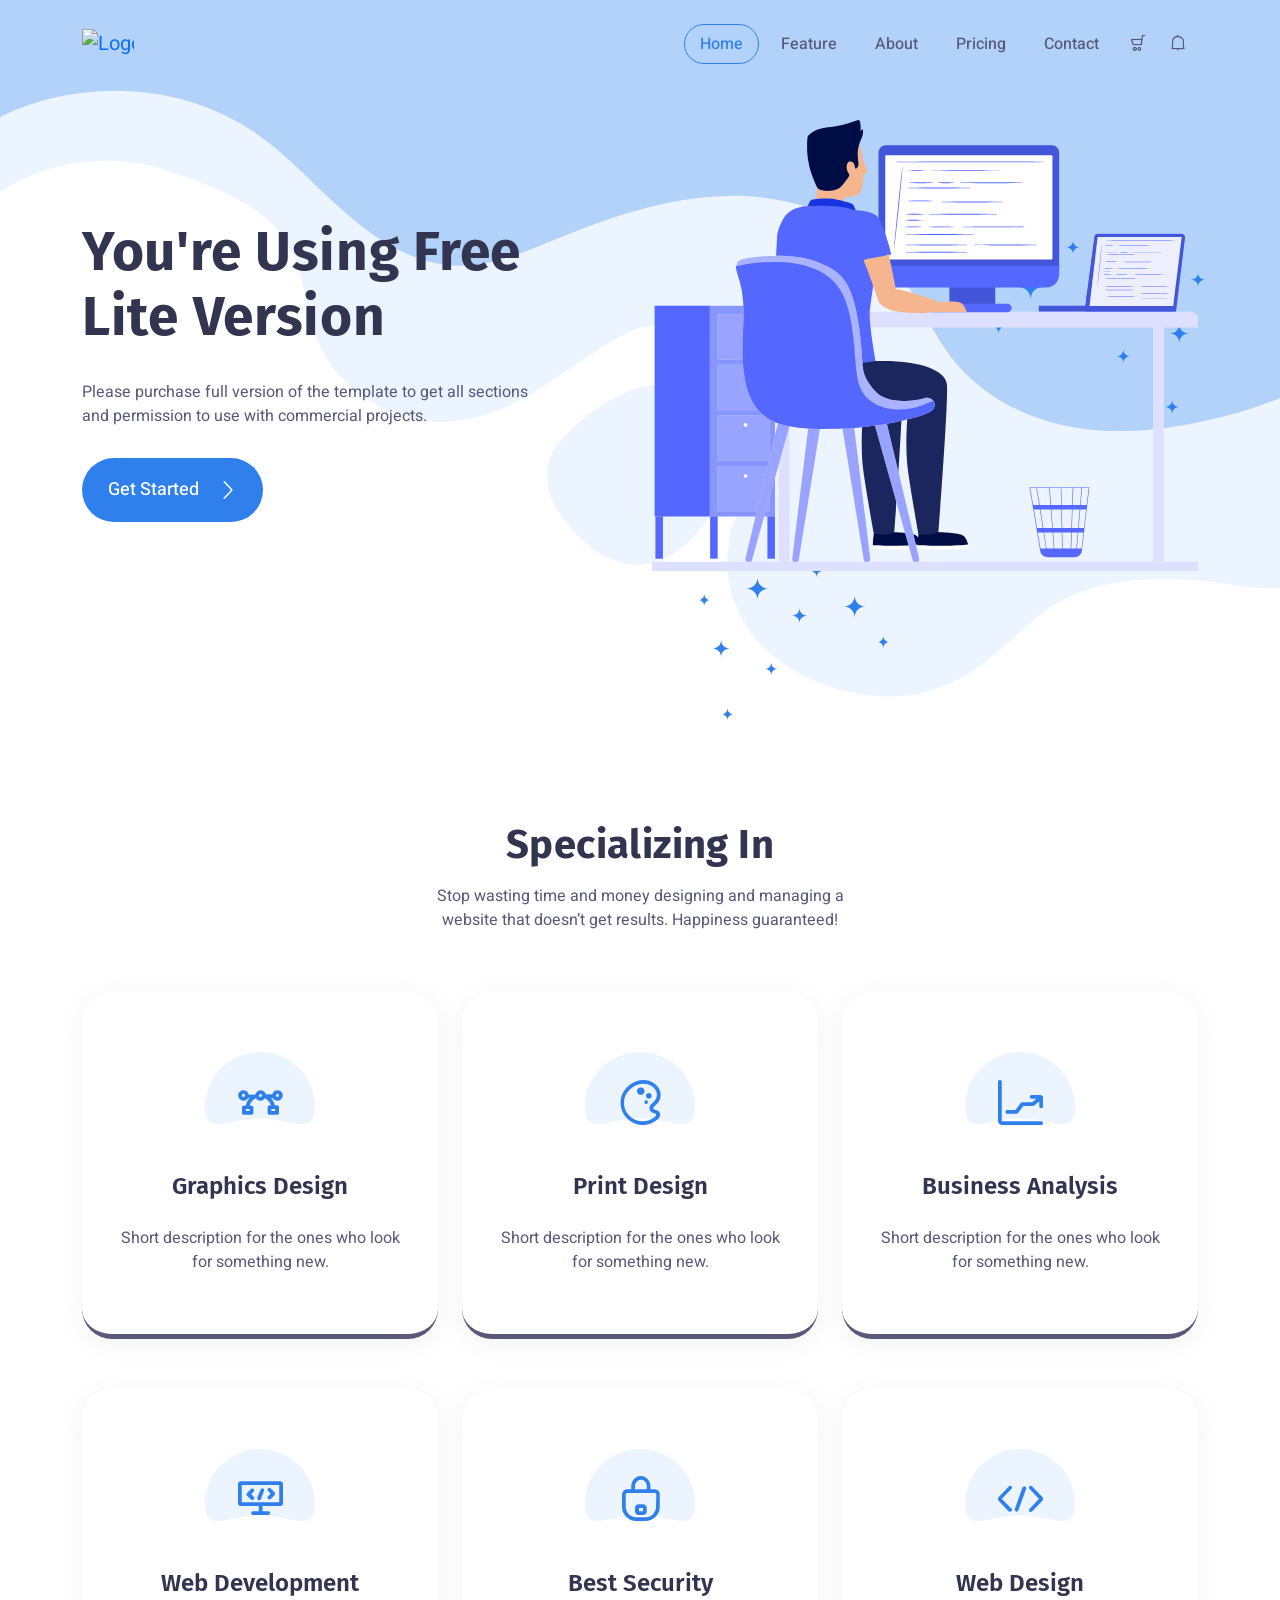
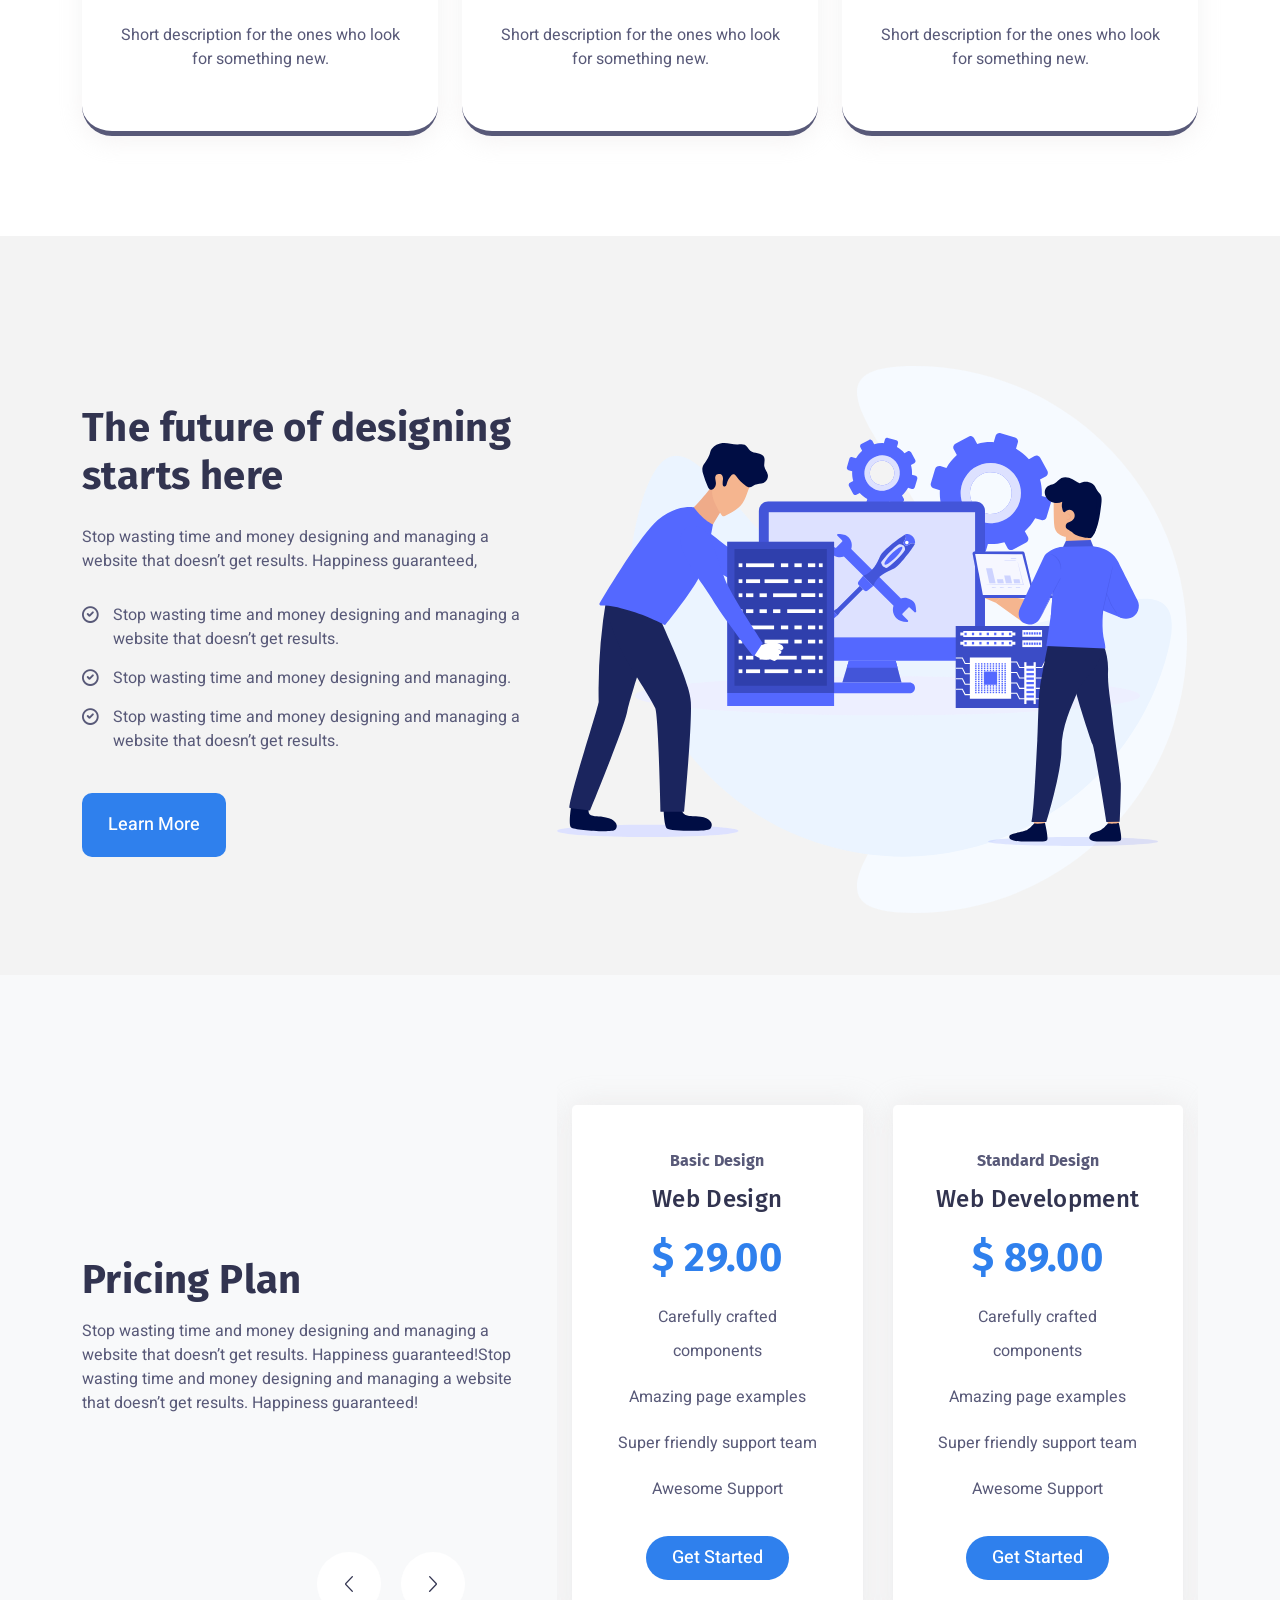
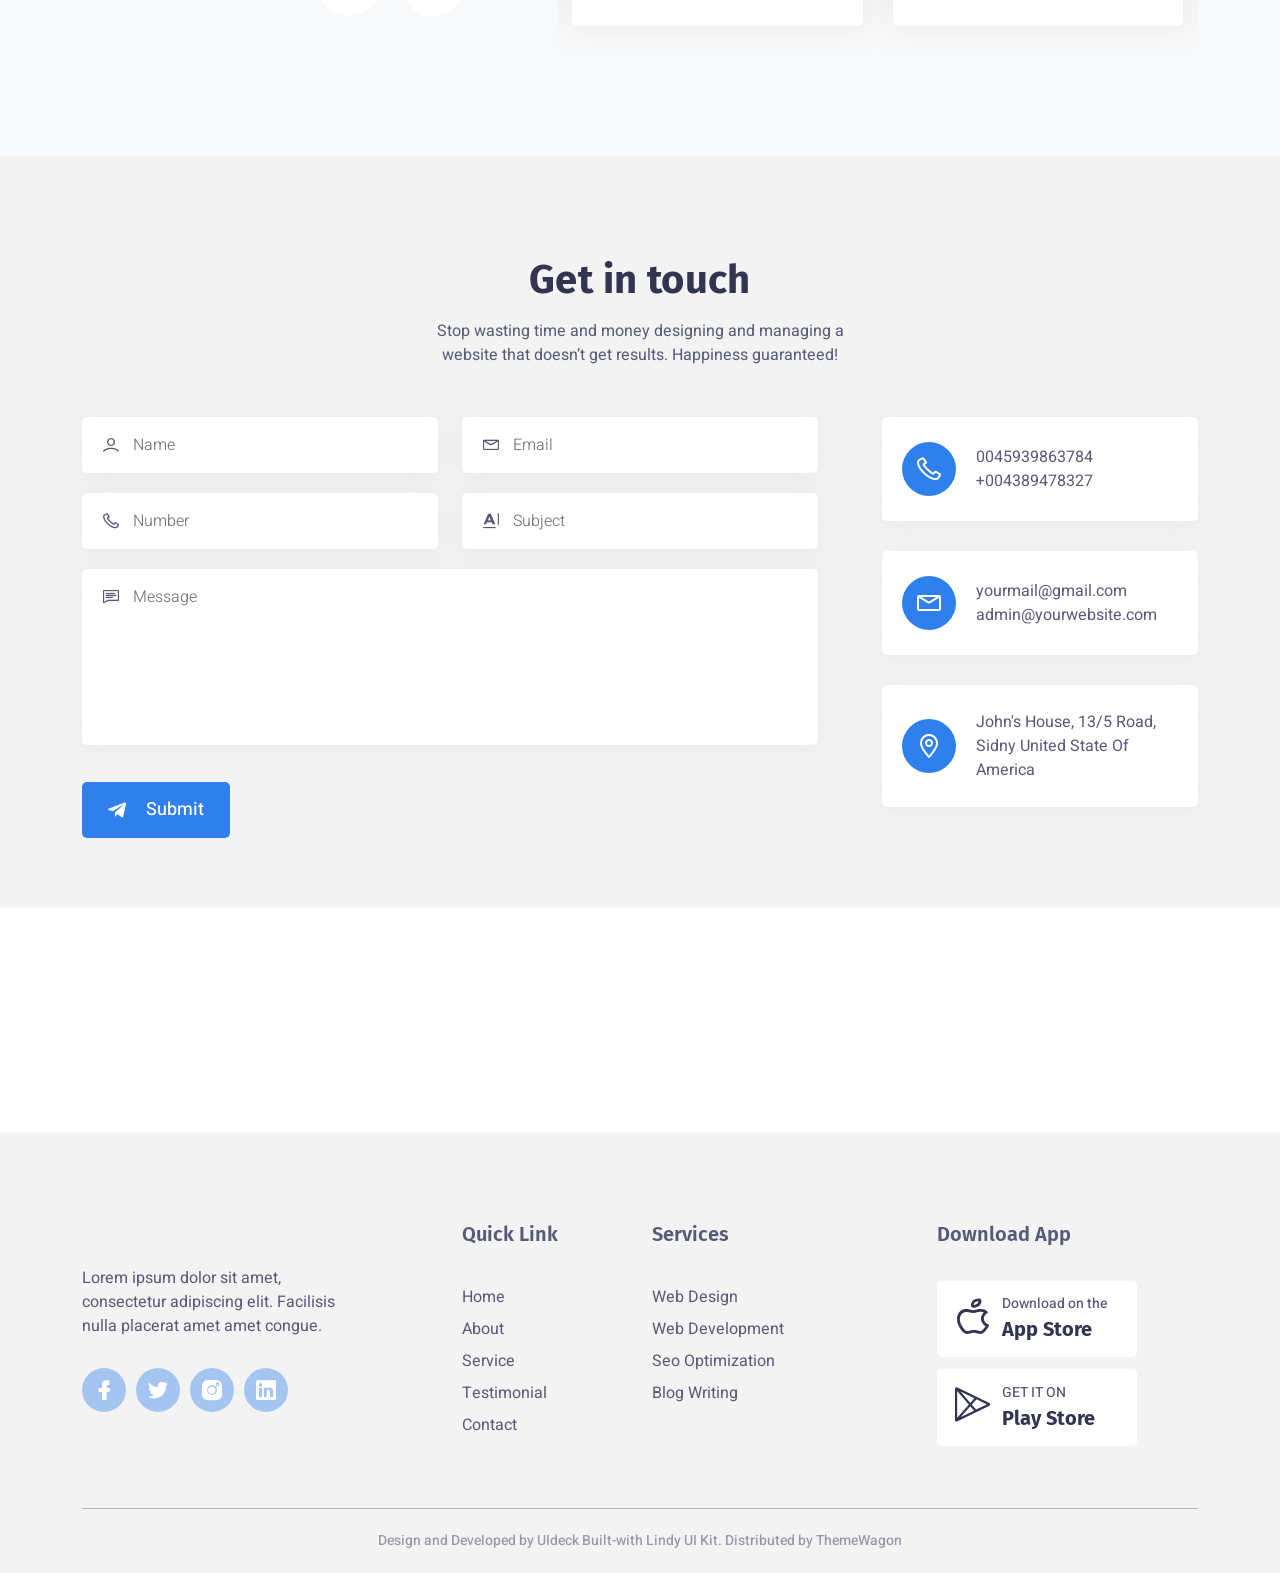
==== index.html @ 316b43f1 "Commit awal" ====
<!DOCTYPE html>
<html class="no-js" lang="">
  <head>
    <meta charset="utf-8" />
    <meta http-equiv="x-ua-compatible" content="ie=edge" />
    <title>Nova - Bootstrap 5 Template</title>
    <meta name="description" content="" />
    <meta name="viewport" content="width=device-width, initial-scale=1" />
    <!-- Place favicon.ico in the root directory -->

    <!-- ========================= CSS here ========================= -->
    <link rel="stylesheet" href="assets/css/bootstrap-5.0.0-beta1.min.css" />
    <link rel="stylesheet" href="assets/css/LineIcons.2.0.css"/>
    <link rel="stylesheet" href="assets/css/tiny-slider.css"/>
    <link rel="stylesheet" href="assets/css/animate.css"/>
    <link rel="stylesheet" href="assets/css/lindy-uikit.css"/>
  </head>
  <body>
    <!--[if lte IE 9]>
      <p class="browserupgrade">
        You are using an <strong>outdated</strong> browser. Please
        <a href="https://browsehappy.com/">upgrade your browser</a> to improve
        your experience and security.
      </p>
    <![endif]-->

    <!-- ========================= preloader start ========================= -->
    <div class="preloader">
      <div class="loader">
        <div class="spinner">
          <div class="spinner-container">
            <div class="spinner-rotator">
              <div class="spinner-left">
                <div class="spinner-circle"></div>
              </div>
              <div class="spinner-right">
                <div class="spinner-circle"></div>
              </div>
            </div>
          </div>
        </div>
      </div>
    </div>
    <!-- ========================= preloader end ========================= -->

    <!-- ========================= hero-section-wrapper-5 start ========================= -->
    <section id="home" class="hero-section-wrapper-5">

      <!-- ========================= header-6 start ========================= -->
      <header class="header header-6">
        <div class="navbar-area">
          <div class="container">
            <div class="row align-items-center">
              <div class="col-lg-12">
                <nav class="navbar navbar-expand-lg">
                  <a class="navbar-brand" href="index.html">
                    <img src="assets/img/logo/logo.svg" alt="Logo" />
                  </a>
                  <button class="navbar-toggler" type="button" data-bs-toggle="collapse" data-bs-target="#navbarSupportedContent6" aria-controls="navbarSupportedContent6" aria-expanded="false" aria-label="Toggle navigation">
                    <span class="toggler-icon"></span>
                    <span class="toggler-icon"></span>
                    <span class="toggler-icon"></span>
                  </button>
  
                  <div class="collapse navbar-collapse sub-menu-bar" id="navbarSupportedContent6">
                    <ul id="nav6" class="navbar-nav ms-auto">
                      <li class="nav-item">
                        <a class="page-scroll active" href="#home">Home</a>
                      </li>
                      <li class="nav-item">
                        <a class="page-scroll" href="#feature">Feature</a>
                      </li>
                      <li class="nav-item">
                        <a class="page-scroll" href="#about">About</a>
                      </li>

                      <li class="nav-item">
                        <a class="page-scroll" href="#pricing">Pricing</a>
                      </li>
                      <li class="nav-item">
                        <a class="page-scroll" href="#contact">Contact</a>
                      </li>
                    </ul>
                  </div>
                  
                  <div class="header-action d-flex">
                    <a href="#0"> <i class="lni lni-cart"></i> </a>
                    <a href="#0"> <i class="lni lni-alarm"></i> </a>
                  </div>
                  <!-- navbar collapse -->
                </nav>
                <!-- navbar -->
              </div>
            </div>
            <!-- row -->
          </div>
          <!-- container -->
        </div>
        <!-- navbar area -->
      </header>
      <!-- ========================= header-6 end ========================= -->

      <!-- ========================= hero-5 start ========================= -->
      <div class="hero-section hero-style-5 img-bg" style="background-image: url('assets/img/hero/hero-5/hero-bg.svg')">
        <div class="container">
          <div class="row">
            <div class="col-lg-6">
              <div class="hero-content-wrapper">
                <h2 class="mb-30 wow fadeInUp" data-wow-delay=".2s">You're Using Free Lite Version</h2>
                <p class="mb-30 wow fadeInUp" data-wow-delay=".4s">Please purchase full version of the template to get all sections and permission to use with commercial projects.</p>
                <a href="#0" class="button button-lg radius-50 wow fadeInUp" data-wow-delay=".6s">Get Started <i class="lni lni-chevron-right"></i> </a>
              </div>
            </div>
            <div class="col-lg-6 align-self-end">
              <div class="hero-image wow fadeInUp" data-wow-delay=".5s">
                <img src="assets/img/hero/hero-5/hero-img.svg" alt="">
              </div>
            </div>
          </div>
        </div>
      </div>
      <!-- ========================= hero-5 end ========================= -->

    </section>
    <!-- ========================= hero-section-wrapper-6 end ========================= -->

    <!-- ========================= feature style-5 start ========================= -->
    <section id="feature" class="feature-section feature-style-5">
      <div class="container">
        <div class="row justify-content-center">
          <div class="col-xxl-5 col-xl-5 col-lg-7 col-md-8">
            <div class="section-title text-center mb-60">
              <h3 class="mb-15 wow fadeInUp" data-wow-delay=".2s">Specializing In</h3>
              <p class="wow fadeInUp" data-wow-delay=".4s">Stop wasting time and money designing and managing a website that doesn’t get results. Happiness guaranteed!</p>
            </div>
          </div>
        </div>

        <div class="row">
          <div class="col-lg-4 col-md-6">
            <div class="single-feature wow fadeInUp" data-wow-delay=".2s">
              <div class="icon">
                <i class="lni lni-vector"></i>
                <svg width="110" height="72" viewBox="0 0 110 72" fill="none" xmlns="http://www.w3.org/2000/svg">
                  <path d="M110 54.7589C110 85.0014 85.3757 66.2583 55 66.2583C24.6243 66.2583 0 85.0014 0 54.7589C0 24.5164 24.6243 0 55 0C85.3757 0 110 24.5164 110 54.7589Z" fill="#EBF4FF"/>
                  </svg>                  
              </div>
              <div class="content">
                <h5>Graphics Design</h5>
                <p>Short description for the ones who look for something new.</p>
              </div>
            </div>
          </div>
          <div class="col-lg-4 col-md-6">
            <div class="single-feature wow fadeInUp" data-wow-delay=".4s">
              <div class="icon">
                <i class="lni lni-pallet"></i>
                <svg width="110" height="72" viewBox="0 0 110 72" fill="none" xmlns="http://www.w3.org/2000/svg">
                  <path d="M110 54.7589C110 85.0014 85.3757 66.2583 55 66.2583C24.6243 66.2583 0 85.0014 0 54.7589C0 24.5164 24.6243 0 55 0C85.3757 0 110 24.5164 110 54.7589Z" fill="#EBF4FF"/>
                  </svg> 
              </div>
              <div class="content">
                <h5>Print Design</h5>
                <p>Short description for the ones who look for something new.</p>
              </div>
            </div>
          </div>
          <div class="col-lg-4 col-md-6">
            <div class="single-feature wow fadeInUp" data-wow-delay=".6s">
              <div class="icon">
                <i class="lni lni-stats-up"></i>
                <svg width="110" height="72" viewBox="0 0 110 72" fill="none" xmlns="http://www.w3.org/2000/svg">
                  <path d="M110 54.7589C110 85.0014 85.3757 66.2583 55 66.2583C24.6243 66.2583 0 85.0014 0 54.7589C0 24.5164 24.6243 0 55 0C85.3757 0 110 24.5164 110 54.7589Z" fill="#EBF4FF"/>
                  </svg> 
              </div>
              <div class="content">
                <h5>Business Analysis</h5>
                <p>Short description for the ones who look for something new.</p>
              </div>
            </div>
          </div>
          <div class="col-lg-4 col-md-6">
            <div class="single-feature wow fadeInUp" data-wow-delay=".2s">
              <div class="icon">
                <i class="lni lni-code-alt"></i>
                <svg width="110" height="72" viewBox="0 0 110 72" fill="none" xmlns="http://www.w3.org/2000/svg">
                  <path d="M110 54.7589C110 85.0014 85.3757 66.2583 55 66.2583C24.6243 66.2583 0 85.0014 0 54.7589C0 24.5164 24.6243 0 55 0C85.3757 0 110 24.5164 110 54.7589Z" fill="#EBF4FF"/>
                  </svg> 
              </div>
              <div class="content">
                <h5>Web Development</h5>
                <p>Short description for the ones who look for something new.</p>
              </div>
            </div>
          </div>
          <div class="col-lg-4 col-md-6">
            <div class="single-feature wow fadeInUp" data-wow-delay=".4s">
              <div class="icon">
                <i class="lni lni-lock"></i>
                <svg width="110" height="72" viewBox="0 0 110 72" fill="none" xmlns="http://www.w3.org/2000/svg">
                  <path d="M110 54.7589C110 85.0014 85.3757 66.2583 55 66.2583C24.6243 66.2583 0 85.0014 0 54.7589C0 24.5164 24.6243 0 55 0C85.3757 0 110 24.5164 110 54.7589Z" fill="#EBF4FF"/>
                  </svg> 
              </div>
              <div class="content">
                <h5>Best Security</h5>
                <p>Short description for the ones who look for something new.</p>
              </div>
            </div>
          </div>
          <div class="col-lg-4 col-md-6">
            <div class="single-feature wow fadeInUp" data-wow-delay=".6s">
              <div class="icon">
                <i class="lni lni-code"></i>
                <svg width="110" height="72" viewBox="0 0 110 72" fill="none" xmlns="http://www.w3.org/2000/svg">
                  <path d="M110 54.7589C110 85.0014 85.3757 66.2583 55 66.2583C24.6243 66.2583 0 85.0014 0 54.7589C0 24.5164 24.6243 0 55 0C85.3757 0 110 24.5164 110 54.7589Z" fill="#EBF4FF"/>
                  </svg> 
              </div>
              <div class="content">
                <h5>Web Design</h5>
                <p>Short description for the ones who look for something new.</p>
              </div>
            </div>
          </div>
        </div>

      </div>
    </section>
    <!-- ========================= feature style-5 end ========================= -->

    <!-- ========================= about style-4 start ========================= -->
    <section id="about" class="about-section about-style-4">
      <div class="container">
        <div class="row align-items-center">
          <div class="col-xl-5 col-lg-6">
            <div class="about-content-wrapper">
              <div class="section-title mb-30">
                <h3 class="mb-25 wow fadeInUp" data-wow-delay=".2s">The future of designing starts here</h3>
                <p class="wow fadeInUp" data-wow-delay=".3s">Stop wasting time and money designing and managing a website that doesn’t get results. Happiness guaranteed,</p>
              </div>
              <ul>
                <li class="wow fadeInUp" data-wow-delay=".35s">
                  <i class="lni lni-checkmark-circle"></i>
                  Stop wasting time and money designing and managing a website that doesn’t get results.
                </li>
                <li class="wow fadeInUp" data-wow-delay=".4s">
                  <i class="lni lni-checkmark-circle"></i>
                  Stop wasting time and money designing and managing.
                </li>
                <li class="wow fadeInUp" data-wow-delay=".45s">
                  <i class="lni lni-checkmark-circle"></i>
                  Stop wasting time and money designing and managing a website that doesn’t get results.
                </li>
              </ul>
              <a href="#0" class="button button-lg radius-10 wow fadeInUp" data-wow-delay=".5s">Learn More</a>
            </div>
          </div>
          <div class="col-xl-7 col-lg-6">
            <div class="about-image text-lg-right wow fadeInUp" data-wow-delay=".5s">
              <img src="assets/img/about/about-4/about-img.svg" alt="">
            </div>
          </div>
        </div>
      </div>
    </section>
    <!-- ========================= about style-4 end ========================= -->

    <!-- ========================= pricing style-4 start ========================= -->
    <section id="pricing" class="pricing-section pricing-style-4 bg-light">
      <div class="container">
        <div class="row align-items-center">
          <div class="col-xl-5 col-lg-6">
            <div class="section-title mb-60">
              <h3 class="mb-15 wow fadeInUp" data-wow-delay=".2s">Pricing Plan</h3>
              <p class="wow fadeInUp" data-wow-delay=".4s">Stop wasting time and money designing and managing a website that doesn’t get results. Happiness guaranteed!Stop wasting time and money designing and managing a website that doesn’t get results. Happiness guaranteed!</p>
            </div>
          </div>
          <div class="col-xl-7 col-lg-6">
            <div class="pricing-active-wrapper wow fadeInUp" data-wow-delay=".4s">
              <div class="pricing-active">
                <div class="single-pricing-wrapper">
                  <div class="single-pricing">
                    <h6>Basic Design</h6>
                    <h4>Web Design</h4>
                    <h3>$ 29.00</h3>
                    <ul>
                      <li>Carefully crafted components</li>
                      <li>Amazing page examples</li>
                      <li>Super friendly support team</li>
                      <li>Awesome Support</li>
                    </ul>
                    <a href="#0" class="button radius-30">Get Started</a>
                  </div>
                </div>
                <div class="single-pricing-wrapper">
                  <div class="single-pricing">
                    <h6>Standard Design</h6>
                    <h4>Web Development</h4>
                    <h3>$ 89.00</h3>
                    <ul>
                      <li>Carefully crafted components</li>
                      <li>Amazing page examples</li>
                      <li>Super friendly support team</li>
                      <li>Awesome Support</li>
                    </ul>
                    <a href="#0" class="button radius-30">Get Started</a>
                  </div>
                </div>
                <div class="single-pricing-wrapper">
                  <div class="single-pricing">
                    <h6>Pro Design</h6>
                    <h4>Design & Develop</h4>
                    <h3>$ 199.00</h3>
                    <ul>
                      <li>Carefully crafted components</li>
                      <li>Amazing page examples</li>
                      <li>Super friendly support team</li>
                      <li>Awesome Support</li>
                    </ul>
                    <a href="#0" class="button radius-30">Get Started</a>
                  </div>
                </div>
                
              </div>
            </div>
          </div>
        </div>
      </div>
    </section>
    <!-- ========================= pricing style-4 end ========================= -->

    <!-- ========================= contact-style-3 start ========================= -->
    <section id="contact" class="contact-section contact-style-3">
      <div class="container">
        <div class="row justify-content-center">
          <div class="col-xxl-5 col-xl-5 col-lg-7 col-md-10">
            <div class="section-title text-center mb-50">
              <h3 class="mb-15">Get in touch</h3>
              <p>Stop wasting time and money designing and managing a website that doesn’t get results. Happiness guaranteed!</p>
            </div>
          </div>
        </div>
        <div class="row">
          <div class="col-lg-8">
            <div class="contact-form-wrapper">
              <form action="" method="">
                <div class="row">
                  <div class="col-md-6">
                    <div class="single-input">
                      <input type="text" id="name" name="name" class="form-input" placeholder="Name">
                      <i class="lni lni-user"></i>
                    </div>
                  </div>
                  <div class="col-md-6">
                    <div class="single-input">
                      <input type="email" id="email" name="email" class="form-input" placeholder="Email">
                      <i class="lni lni-envelope"></i>
                    </div>
                  </div>
                  <div class="col-md-6">
                    <div class="single-input">
                      <input type="text" id="number" name="number" class="form-input" placeholder="Number">
                      <i class="lni lni-phone"></i>
                    </div>
                  </div>
                  <div class="col-md-6">
                    <div class="single-input">
                      <input type="text" id="subject" name="subject" class="form-input" placeholder="Subject">
                      <i class="lni lni-text-format"></i>
                    </div>
                  </div>
                  <div class="col-md-12">
                    <div class="single-input">
                      <textarea name="message" id="message" class="form-input" placeholder="Message" rows="6"></textarea>
                      <i class="lni lni-comments-alt"></i>
                    </div>
                  </div>
                  <div class="col-md-12">
                    <div class="form-button">
                      <button type="submit" class="button"> <i class="lni lni-telegram-original"></i> Submit</button>
                    </div>
                  </div>
                </div>
              </form>
            </div>

          </div>

          <div class="col-lg-4">
            <div class="left-wrapper">
              <div class="row">
                <div class="col-lg-12 col-md-6">
                  <div class="single-item">
                    <div class="icon">
                      <i class="lni lni-phone"></i>
                    </div>
                    <div class="text">
                      <p>0045939863784</p>
                      <p>+004389478327</p>
                    </div>
                  </div>
                </div>
                <div class="col-lg-12 col-md-6">
                  <div class="single-item">
                    <div class="icon">
                      <i class="lni lni-envelope"></i>
                    </div>
                    <div class="text">
                      <p>yourmail@gmail.com</p>
                      <p>admin@yourwebsite.com</p>
                    </div>
                  </div>
                </div>
                <div class="col-lg-12 col-md-6">
                  <div class="single-item">
                    <div class="icon">
                      <i class="lni lni-map-marker"></i>
                    </div>
                    <div class="text">
                      <p>John's House, 13/5 Road, Sidny United State Of America</p>
                    </div>
                  </div>
                </div>
              </div>
              
            </div>
          </div>
        </div>
      </div>
    </section>
    <!-- ========================= contact-style-3 end ========================= -->

    <!-- ========================= clients-logo start ========================= -->
    <section class="clients-logo-section pt-100 pb-100">
      <div class="container">
        <div class="row">
          <div class="col-lg-12">
            <div class="client-logo wow fadeInUp" data-wow-delay=".2s">
              <img src="assets/img/clients/brands.svg" alt="" class="w-100">
            </div>
          </div>
        </div>
      </div>
    </section>
    <!-- ========================= clients-logo end ========================= -->

    <!-- ========================= footer style-4 start ========================= -->
    <footer class="footer footer-style-4">
      <div class="container">
        <div class="widget-wrapper">
          <div class="row">
            <div class="col-xl-3 col-lg-4 col-md-6">
              <div class="footer-widget wow fadeInUp" data-wow-delay=".2s">
                <div class="logo">
                  <a href="#0"> <img src="assets/img/logo/logo.svg" alt=""> </a>
                </div>
                <p class="desc">Lorem ipsum dolor sit amet, consectetur adipiscing elit. Facilisis nulla placerat amet amet congue.</p>
                <ul class="socials">
                  <li> <a href="#0"> <i class="lni lni-facebook-filled"></i> </a> </li>
                  <li> <a href="#0"> <i class="lni lni-twitter-filled"></i> </a> </li>
                  <li> <a href="#0"> <i class="lni lni-instagram-filled"></i> </a> </li>
                  <li> <a href="#0"> <i class="lni lni-linkedin-original"></i> </a> </li>
                </ul>
              </div>
            </div>
            <div class="col-xl-2 offset-xl-1 col-lg-2 col-md-6 col-sm-6">
              <div class="footer-widget wow fadeInUp" data-wow-delay=".3s">
                <h6>Quick Link</h6>
                <ul class="links">
                  <li> <a href="#0">Home</a> </li>
                  <li> <a href="#0">About</a> </li>
                  <li> <a href="#0">Service</a> </li>
                  <li> <a href="#0">Testimonial</a> </li>
                  <li> <a href="#0">Contact</a> </li>
                </ul>
              </div>
            </div>
            <div class="col-xl-3 col-lg-3 col-md-6 col-sm-6">
              <div class="footer-widget wow fadeInUp" data-wow-delay=".4s">
                <h6>Services</h6>
                <ul class="links">
                  <li> <a href="#0">Web Design</a> </li>
                  <li> <a href="#0">Web Development</a> </li>
                  <li> <a href="#0">Seo Optimization</a> </li>
                  <li> <a href="#0">Blog Writing</a> </li>
                </ul>
              </div>
            </div>
            <div class="col-xl-3 col-lg-3 col-md-6">
              <div class="footer-widget wow fadeInUp" data-wow-delay=".5s">
                <h6>Download App</h6>
                <ul class="download-app">
                  <li>
                    <a href="#0">
                      <span class="icon"><i class="lni lni-apple"></i></span>
                      <span class="text">Download on the <b>App Store</b> </span>
                    </a>
                  </li>
                  <li>
                    <a href="#0">
                      <span class="icon"><i class="lni lni-play-store"></i></span>
                      <span class="text">GET IT ON <b>Play Store</b> </span>
                    </a>
                  </li>
                </ul>
              </div>
            </div>
          </div>
        </div>
        <div class="copyright-wrapper wow fadeInUp" data-wow-delay=".2s">
          <p>Design and Developed by <a href="https://uideck.com" rel="nofollow" target="_blank">UIdeck</a> Built-with <a href="https://uideck.com" rel="nofollow" target="_blank">Lindy UI Kit</a>. Distributed by <a href="https://themewagon.com" target="_blank">ThemeWagon</a></p>
        </div>
      </div>
    </footer>
    <!-- ========================= footer style-4 end ========================= -->

    <!-- ========================= scroll-top start ========================= -->
    <a href="#" class="scroll-top"> <i class="lni lni-chevron-up"></i> </a>
    <!-- ========================= scroll-top end ========================= -->
		

    <!-- ========================= JS here ========================= -->
    <script src="assets/js/bootstrap-5.0.0-beta1.min.js"></script>
    <script src="assets/js/tiny-slider.js"></script>
    <script src="assets/js/wow.min.js"></script>
    <script src="assets/js/main.js"></script>
  </body>
</html>
---- assets/css/tiny-slider.css ----
.tns-outer{padding:0 !important}.tns-outer [hidden]{display:none !important}.tns-outer [aria-controls],.tns-outer [data-action]{cursor:pointer}.tns-slider{-webkit-transition:all 0s;-moz-transition:all 0s;transition:all 0s}.tns-slider>.tns-item{-webkit-box-sizing:border-box;-moz-box-sizing:border-box;box-sizing:border-box}.tns-horizontal.tns-subpixel{white-space:nowrap}.tns-horizontal.tns-subpixel>.tns-item{display:inline-block;vertical-align:top;white-space:normal}.tns-horizontal.tns-no-subpixel:after{content:'';display:table;clear:both}.tns-horizontal.tns-no-subpixel>.tns-item{float:left}.tns-horizontal.tns-carousel.tns-no-subpixel>.tns-item{margin-right:-100%}.tns-no-calc{position:relative;left:0}.tns-gallery{position:relative;left:0;min-height:1px}.tns-gallery>.tns-item{position:absolute;left:-100%;-webkit-transition:transform 0s, opacity 0s;-moz-transition:transform 0s, opacity 0s;transition:transform 0s, opacity 0s}.tns-gallery>.tns-slide-active{position:relative;left:auto !important}.tns-gallery>.tns-moving{-webkit-transition:all 0.25s;-moz-transition:all 0.25s;transition:all 0.25s}.tns-autowidth{display:inline-block}.tns-lazy-img{-webkit-transition:opacity 0.6s;-moz-transition:opacity 0.6s;transition:opacity 0.6s;opacity:0.6}.tns-lazy-img.tns-complete{opacity:1}.tns-ah{-webkit-transition:height 0s;-moz-transition:height 0s;transition:height 0s}.tns-ovh{overflow:hidden}.tns-visually-hidden{position:absolute;left:-10000em}.tns-transparent{opacity:0;visibility:hidden}.tns-fadeIn{opacity:1;filter:alpha(opacity=100);z-index:0}.tns-normal,.tns-fadeOut{opacity:0;filter:alpha(opacity=0);z-index:-1}.tns-vpfix{white-space:nowrap}.tns-vpfix>div,.tns-vpfix>li{display:inline-block}.tns-t-subp2{margin:0 auto;width:310px;position:relative;height:10px;overflow:hidden}.tns-t-ct{width:2333.3333333%;width:-webkit-calc(100% * 70 / 3);width:-moz-calc(100% * 70 / 3);width:calc(100% * 70 / 3);position:absolute;right:0}.tns-t-ct:after{content:'';display:table;clear:both}.tns-t-ct>div{width:1.4285714%;width:-webkit-calc(100% / 70);width:-moz-calc(100% / 70);width:calc(100% / 70);height:10px;float:left}

/*# sourceMappingURL=sourcemaps/tiny-slider.css.map */
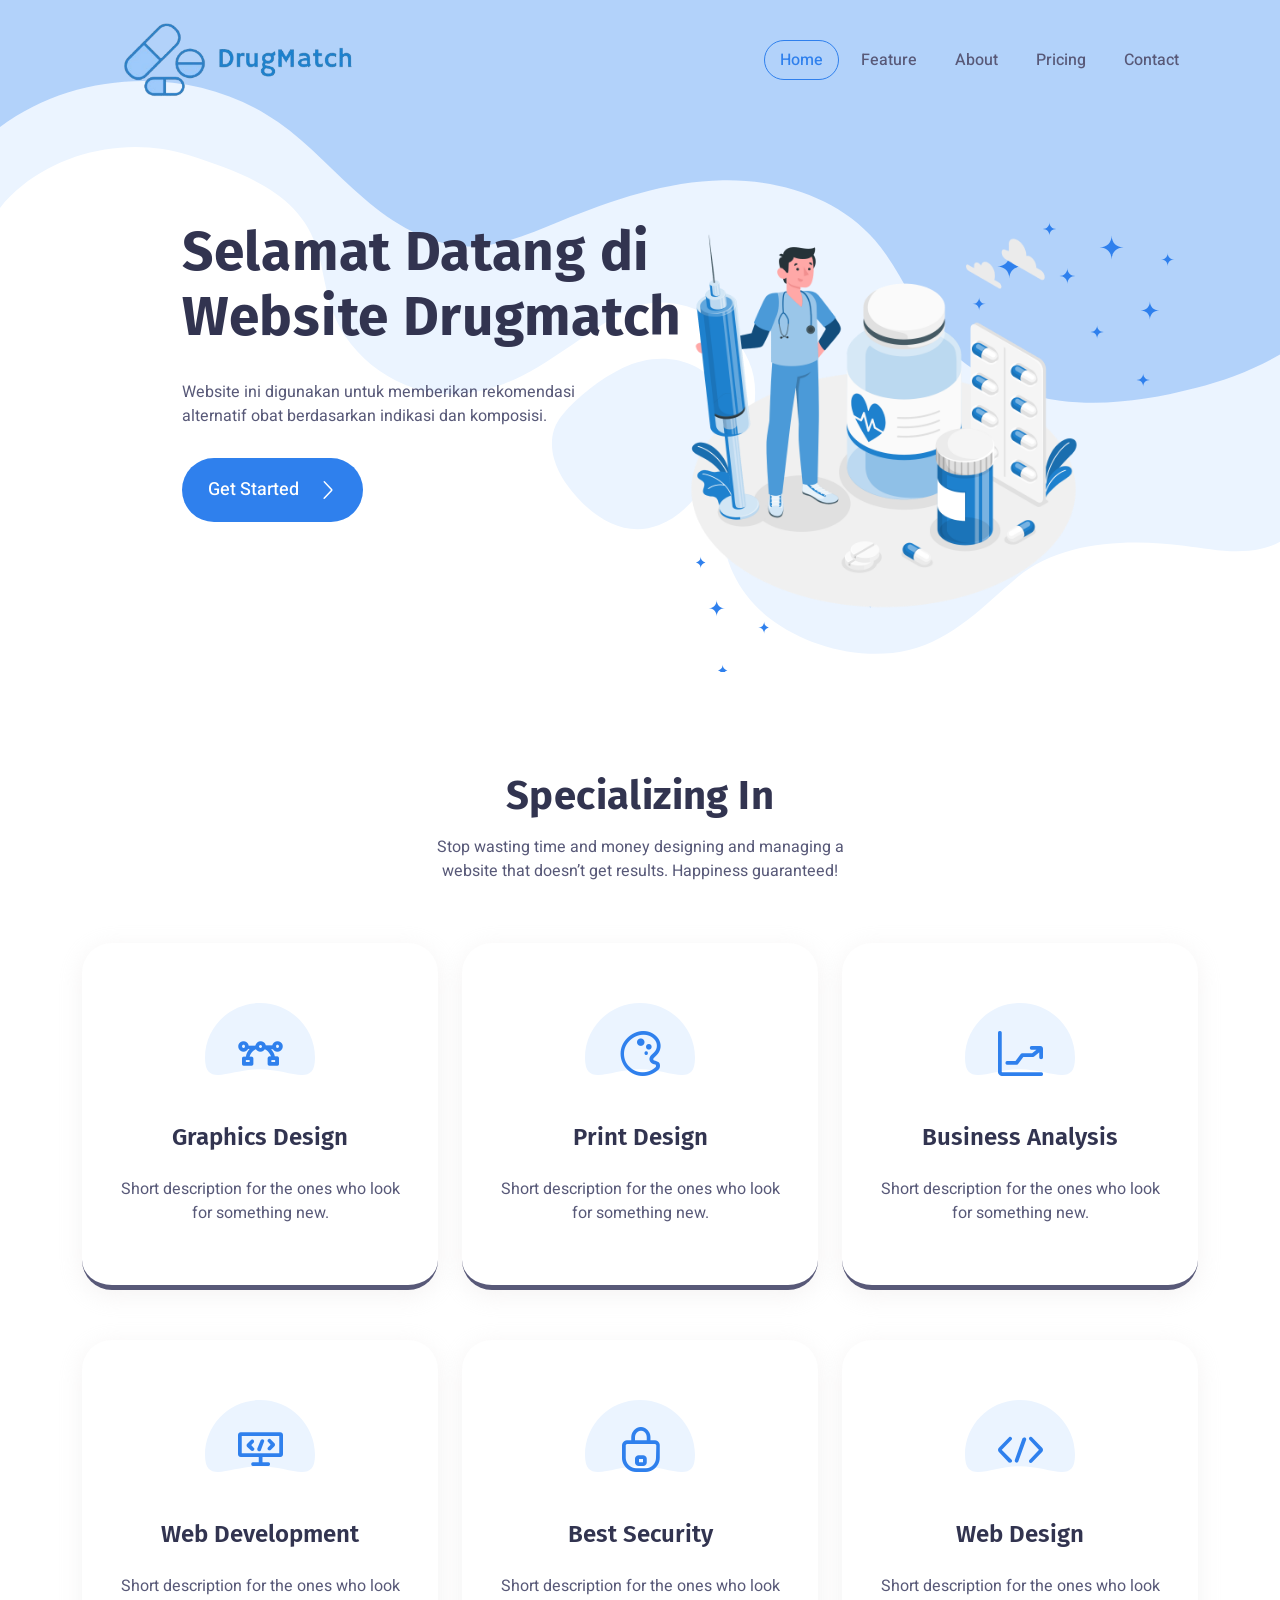
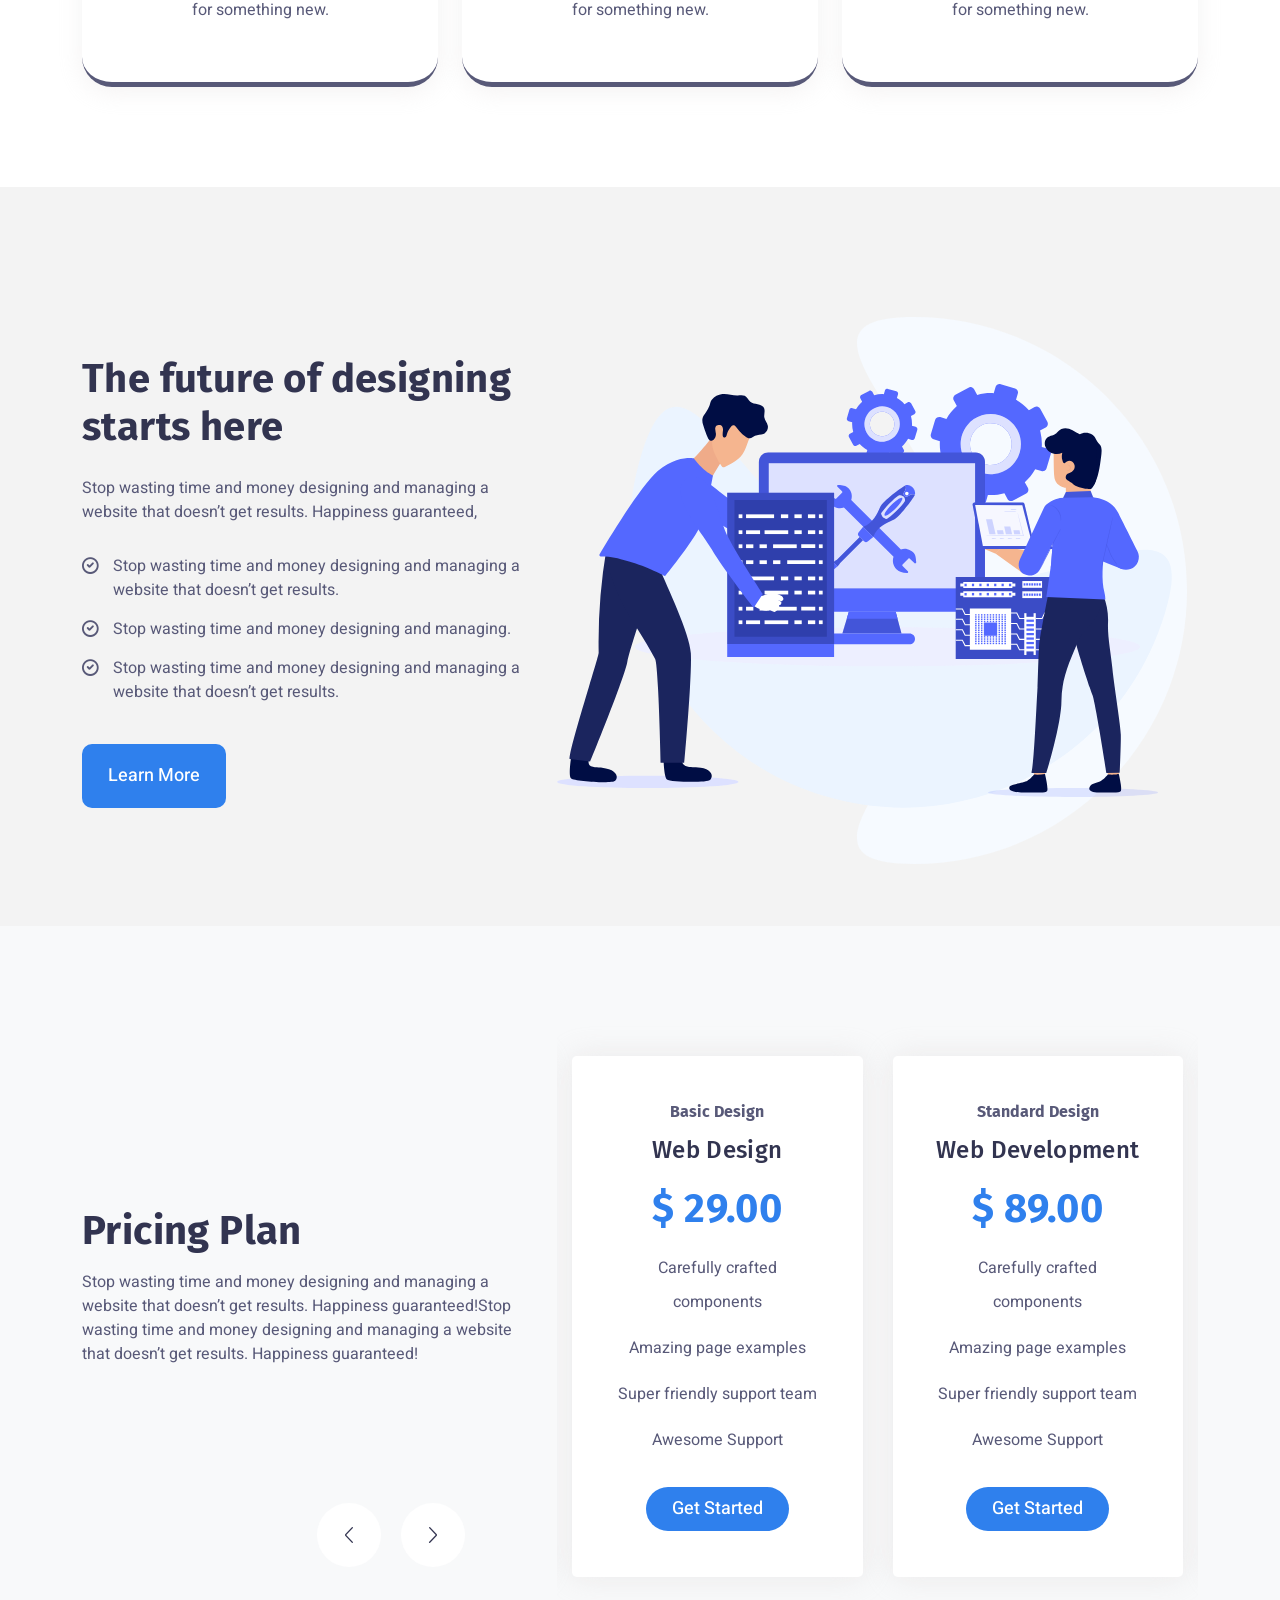
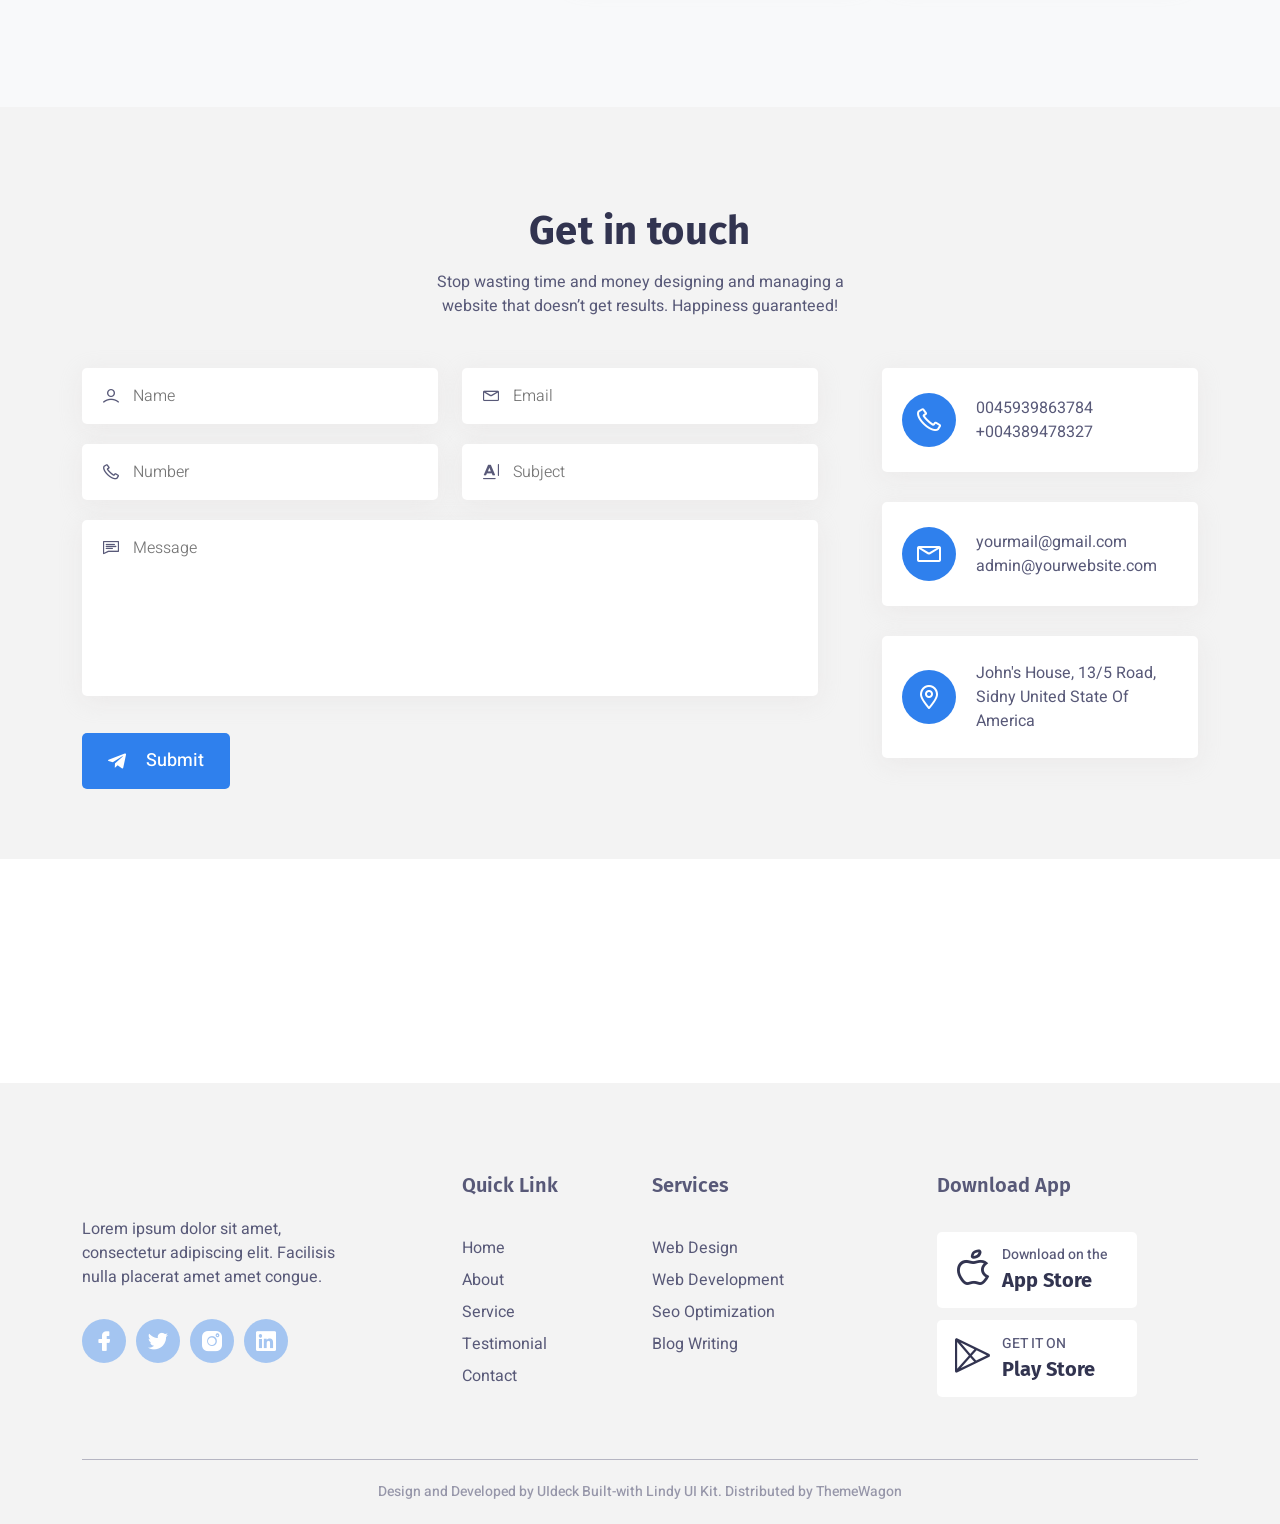
==== commit 8ba0f751: "Ganti bagian home" ====
--- a/index.html
+++ b/index.html
@@ -54,7 +54,7 @@
               <div class="col-lg-12">
                 <nav class="navbar navbar-expand-lg">
                   <a class="navbar-brand" href="index.html">
-                    <img src="assets/img/logo/logo.svg" alt="Logo" />
+                    <img src="assets/img/logo/logo.png" alt="Logo" style="height: 80px; width: auto; max-width: none;" />
                   </a>
                   <button class="navbar-toggler" type="button" data-bs-toggle="collapse" data-bs-target="#navbarSupportedContent6" aria-controls="navbarSupportedContent6" aria-expanded="false" aria-label="Toggle navigation">
                     <span class="toggler-icon"></span>
@@ -82,11 +82,7 @@
                       </li>
                     </ul>
                   </div>
-                  
-                  <div class="header-action d-flex">
-                    <a href="#0"> <i class="lni lni-cart"></i> </a>
-                    <a href="#0"> <i class="lni lni-alarm"></i> </a>
-                  </div>
+
                   <!-- navbar collapse -->
                 </nav>
                 <!-- navbar -->
@@ -105,15 +101,15 @@
         <div class="container">
           <div class="row">
             <div class="col-lg-6">
-              <div class="hero-content-wrapper">
-                <h2 class="mb-30 wow fadeInUp" data-wow-delay=".2s">You're Using Free Lite Version</h2>
-                <p class="mb-30 wow fadeInUp" data-wow-delay=".4s">Please purchase full version of the template to get all sections and permission to use with commercial projects.</p>
+              <div class="hero-content-wrapper" style="transform: translateX(100px);">
+                <h2 class="mb-30 wow fadeInUp" data-wow-delay=".2s">Selamat Datang di Website Drugmatch</h2>
+                <p class="mb-30 wow fadeInUp" data-wow-delay=".4s">Website ini digunakan untuk memberikan rekomendasi alternatif obat berdasarkan indikasi dan komposisi.</p>
                 <a href="#0" class="button button-lg radius-50 wow fadeInUp" data-wow-delay=".6s">Get Started <i class="lni lni-chevron-right"></i> </a>
               </div>
             </div>
             <div class="col-lg-6 align-self-end">
-              <div class="hero-image wow fadeInUp" data-wow-delay=".5s">
-                <img src="assets/img/hero/hero-5/hero-img.svg" alt="">
+              <div class="drug wow fadeInUp" data-wow-delay=".5s" style="text-align: right; padding-left: 10px; ">
+                <img src="assets/img/home-icon.png" alt="" style="width: 80%; max-width: 450px; transform: translateX(-100px);">
               </div>
             </div>
           </div>
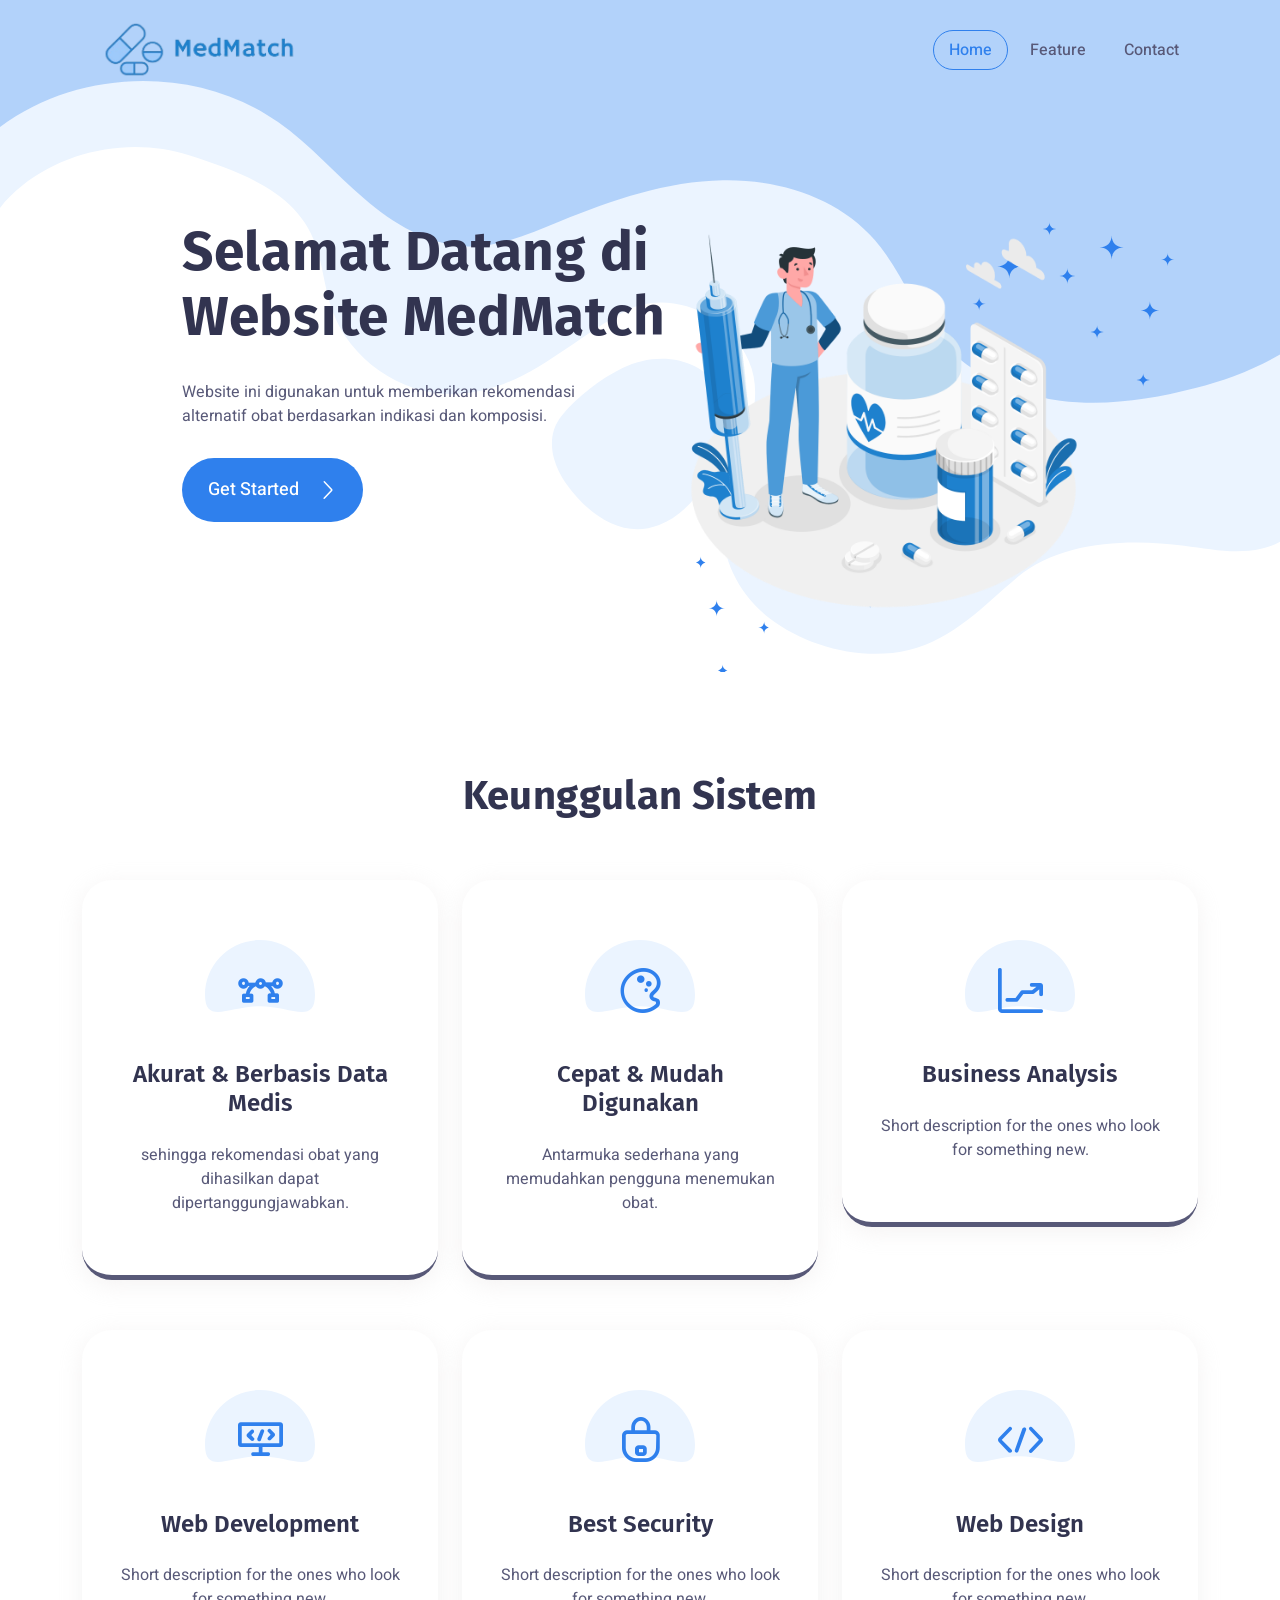
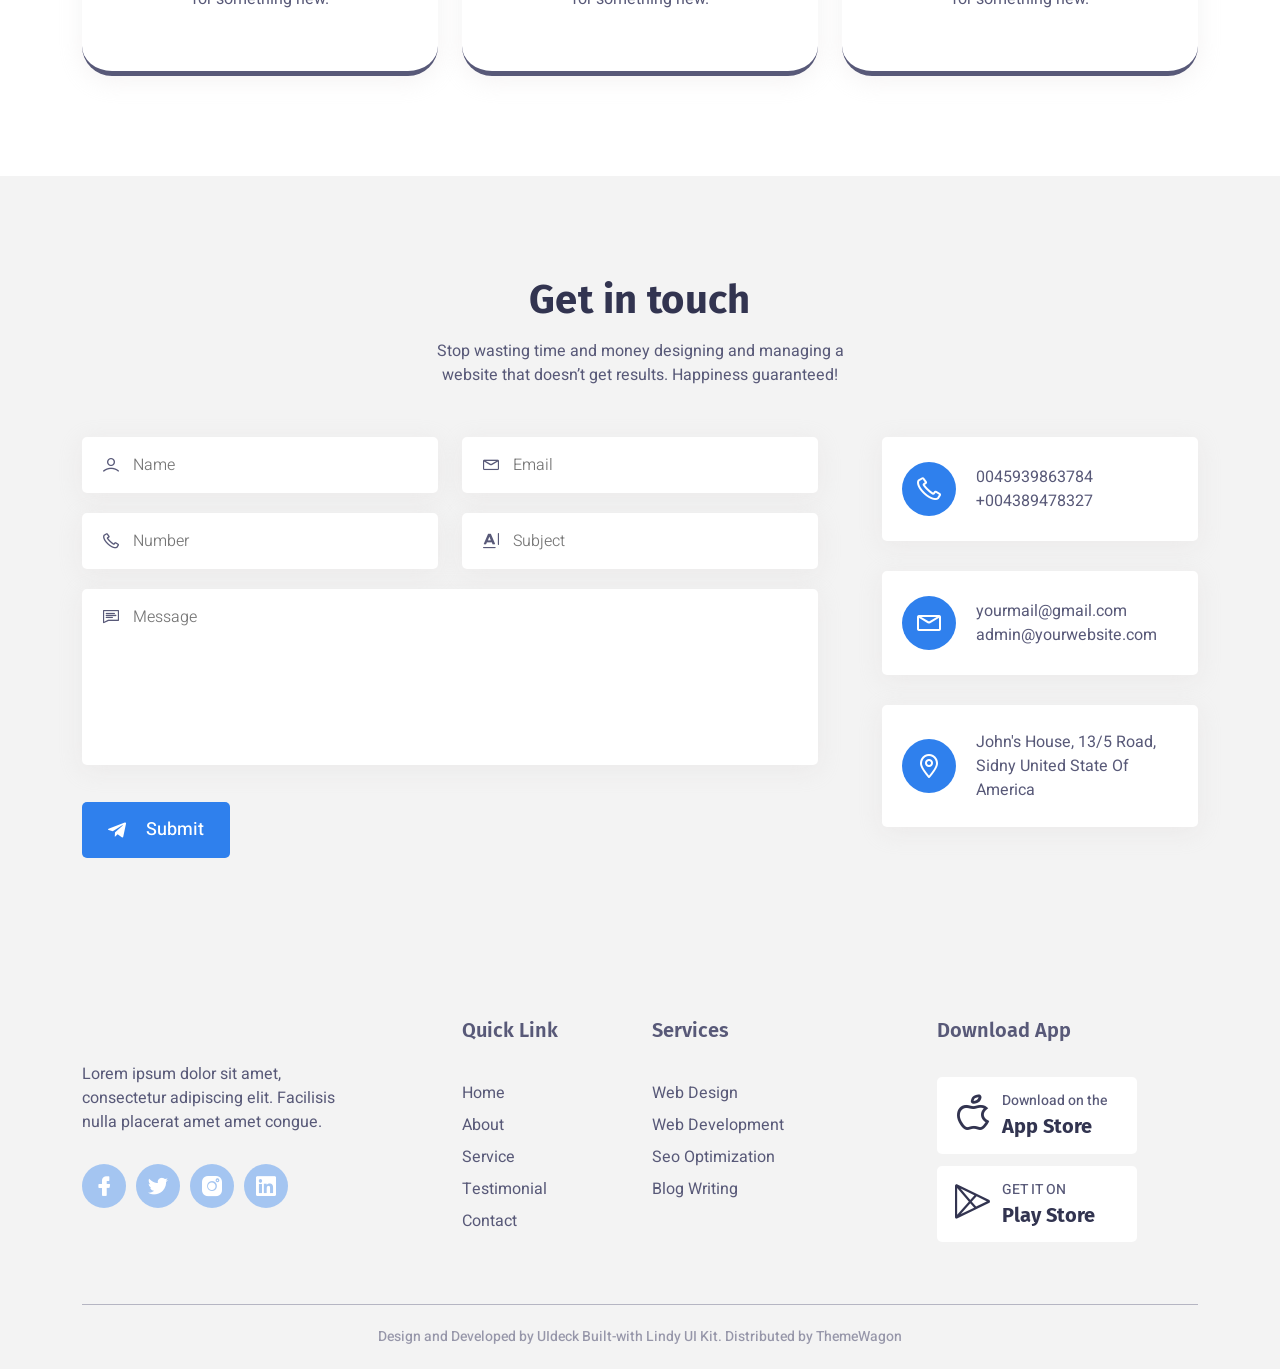
==== commit cc8d9176: "Penjelasan sistem di home" ====
--- a/index.html
+++ b/index.html
@@ -54,7 +54,7 @@
               <div class="col-lg-12">
                 <nav class="navbar navbar-expand-lg">
                   <a class="navbar-brand" href="index.html">
-                    <img src="assets/img/logo/logo.png" alt="Logo" style="height: 80px; width: auto; max-width: none;" />
+                    <img src="assets/img/logo/logo.png" alt="Logo" style="height: 60px; width: auto; max-width: none;" />
                   </a>
                   <button class="navbar-toggler" type="button" data-bs-toggle="collapse" data-bs-target="#navbarSupportedContent6" aria-controls="navbarSupportedContent6" aria-expanded="false" aria-label="Toggle navigation">
                     <span class="toggler-icon"></span>
@@ -71,13 +71,6 @@
                         <a class="page-scroll" href="#feature">Feature</a>
                       </li>
                       <li class="nav-item">
-                        <a class="page-scroll" href="#about">About</a>
-                      </li>
-
-                      <li class="nav-item">
-                        <a class="page-scroll" href="#pricing">Pricing</a>
-                      </li>
-                      <li class="nav-item">
                         <a class="page-scroll" href="#contact">Contact</a>
                       </li>
                     </ul>
@@ -102,13 +95,13 @@
           <div class="row">
             <div class="col-lg-6">
               <div class="hero-content-wrapper" style="transform: translateX(100px);">
-                <h2 class="mb-30 wow fadeInUp" data-wow-delay=".2s">Selamat Datang di Website Drugmatch</h2>
+                <h2 class="mb-30 wow fadeInUp" data-wow-delay=".2s">Selamat Datang di Website MedMatch</h2>
                 <p class="mb-30 wow fadeInUp" data-wow-delay=".4s">Website ini digunakan untuk memberikan rekomendasi alternatif obat berdasarkan indikasi dan komposisi.</p>
                 <a href="#0" class="button button-lg radius-50 wow fadeInUp" data-wow-delay=".6s">Get Started <i class="lni lni-chevron-right"></i> </a>
               </div>
             </div>
             <div class="col-lg-6 align-self-end">
-              <div class="drug wow fadeInUp" data-wow-delay=".5s" style="text-align: right; padding-left: 10px; ">
+              <div class="medicine wow fadeInUp" data-wow-delay=".5s" style="text-align: right; padding-left: 10px; ">
                 <img src="assets/img/home-icon.png" alt="" style="width: 80%; max-width: 450px; transform: translateX(-100px);">
               </div>
             </div>
@@ -126,8 +119,7 @@
         <div class="row justify-content-center">
           <div class="col-xxl-5 col-xl-5 col-lg-7 col-md-8">
             <div class="section-title text-center mb-60">
-              <h3 class="mb-15 wow fadeInUp" data-wow-delay=".2s">Specializing In</h3>
-              <p class="wow fadeInUp" data-wow-delay=".4s">Stop wasting time and money designing and managing a website that doesn’t get results. Happiness guaranteed!</p>
+              <h3 class="mb-15 wow fadeInUp" data-wow-delay=".2s">Keunggulan Sistem</h3>
             </div>
           </div>
         </div>
@@ -142,8 +134,8 @@
                   </svg>                  
               </div>
               <div class="content">
-                <h5>Graphics Design</h5>
-                <p>Short description for the ones who look for something new.</p>
+                <h5>Akurat & Berbasis Data Medis</h5>
+                <p>sehingga rekomendasi obat yang dihasilkan dapat dipertanggungjawabkan.</p>
               </div>
             </div>
           </div>
@@ -156,8 +148,8 @@
                   </svg> 
               </div>
               <div class="content">
-                <h5>Print Design</h5>
-                <p>Short description for the ones who look for something new.</p>
+                <h5>Cepat & Mudah Digunakan</h5>
+                <p>Antarmuka sederhana yang memudahkan pengguna menemukan obat.</p>
               </div>
             </div>
           </div>
@@ -222,107 +214,6 @@
       </div>
     </section>
     <!-- ========================= feature style-5 end ========================= -->
-
-    <!-- ========================= about style-4 start ========================= -->
-    <section id="about" class="about-section about-style-4">
-      <div class="container">
-        <div class="row align-items-center">
-          <div class="col-xl-5 col-lg-6">
-            <div class="about-content-wrapper">
-              <div class="section-title mb-30">
-                <h3 class="mb-25 wow fadeInUp" data-wow-delay=".2s">The future of designing starts here</h3>
-                <p class="wow fadeInUp" data-wow-delay=".3s">Stop wasting time and money designing and managing a website that doesn’t get results. Happiness guaranteed,</p>
-              </div>
-              <ul>
-                <li class="wow fadeInUp" data-wow-delay=".35s">
-                  <i class="lni lni-checkmark-circle"></i>
-                  Stop wasting time and money designing and managing a website that doesn’t get results.
-                </li>
-                <li class="wow fadeInUp" data-wow-delay=".4s">
-                  <i class="lni lni-checkmark-circle"></i>
-                  Stop wasting time and money designing and managing.
-                </li>
-                <li class="wow fadeInUp" data-wow-delay=".45s">
-                  <i class="lni lni-checkmark-circle"></i>
-                  Stop wasting time and money designing and managing a website that doesn’t get results.
-                </li>
-              </ul>
-              <a href="#0" class="button button-lg radius-10 wow fadeInUp" data-wow-delay=".5s">Learn More</a>
-            </div>
-          </div>
-          <div class="col-xl-7 col-lg-6">
-            <div class="about-image text-lg-right wow fadeInUp" data-wow-delay=".5s">
-              <img src="assets/img/about/about-4/about-img.svg" alt="">
-            </div>
-          </div>
-        </div>
-      </div>
-    </section>
-    <!-- ========================= about style-4 end ========================= -->
-
-    <!-- ========================= pricing style-4 start ========================= -->
-    <section id="pricing" class="pricing-section pricing-style-4 bg-light">
-      <div class="container">
-        <div class="row align-items-center">
-          <div class="col-xl-5 col-lg-6">
-            <div class="section-title mb-60">
-              <h3 class="mb-15 wow fadeInUp" data-wow-delay=".2s">Pricing Plan</h3>
-              <p class="wow fadeInUp" data-wow-delay=".4s">Stop wasting time and money designing and managing a website that doesn’t get results. Happiness guaranteed!Stop wasting time and money designing and managing a website that doesn’t get results. Happiness guaranteed!</p>
-            </div>
-          </div>
-          <div class="col-xl-7 col-lg-6">
-            <div class="pricing-active-wrapper wow fadeInUp" data-wow-delay=".4s">
-              <div class="pricing-active">
-                <div class="single-pricing-wrapper">
-                  <div class="single-pricing">
-                    <h6>Basic Design</h6>
-                    <h4>Web Design</h4>
-                    <h3>$ 29.00</h3>
-                    <ul>
-                      <li>Carefully crafted components</li>
-                      <li>Amazing page examples</li>
-                      <li>Super friendly support team</li>
-                      <li>Awesome Support</li>
-                    </ul>
-                    <a href="#0" class="button radius-30">Get Started</a>
-                  </div>
-                </div>
-                <div class="single-pricing-wrapper">
-                  <div class="single-pricing">
-                    <h6>Standard Design</h6>
-                    <h4>Web Development</h4>
-                    <h3>$ 89.00</h3>
-                    <ul>
-                      <li>Carefully crafted components</li>
-                      <li>Amazing page examples</li>
-                      <li>Super friendly support team</li>
-                      <li>Awesome Support</li>
-                    </ul>
-                    <a href="#0" class="button radius-30">Get Started</a>
-                  </div>
-                </div>
-                <div class="single-pricing-wrapper">
-                  <div class="single-pricing">
-                    <h6>Pro Design</h6>
-                    <h4>Design & Develop</h4>
-                    <h3>$ 199.00</h3>
-                    <ul>
-                      <li>Carefully crafted components</li>
-                      <li>Amazing page examples</li>
-                      <li>Super friendly support team</li>
-                      <li>Awesome Support</li>
-                    </ul>
-                    <a href="#0" class="button radius-30">Get Started</a>
-                  </div>
-                </div>
-                
-              </div>
-            </div>
-          </div>
-        </div>
-      </div>
-    </section>
-    <!-- ========================= pricing style-4 end ========================= -->
 
     <!-- ========================= contact-style-3 start ========================= -->
     <section id="contact" class="contact-section contact-style-3">
@@ -424,20 +315,6 @@
       </div>
     </section>
     <!-- ========================= contact-style-3 end ========================= -->
-
-    <!-- ========================= clients-logo start ========================= -->
-    <section class="clients-logo-section pt-100 pb-100">
-      <div class="container">
-        <div class="row">
-          <div class="col-lg-12">
-            <div class="client-logo wow fadeInUp" data-wow-delay=".2s">
-              <img src="assets/img/clients/brands.svg" alt="" class="w-100">
-            </div>
-          </div>
-        </div>
-      </div>
-    </section>
-    <!-- ========================= clients-logo end ========================= -->
 
     <!-- ========================= footer style-4 start ========================= -->
     <footer class="footer footer-style-4">
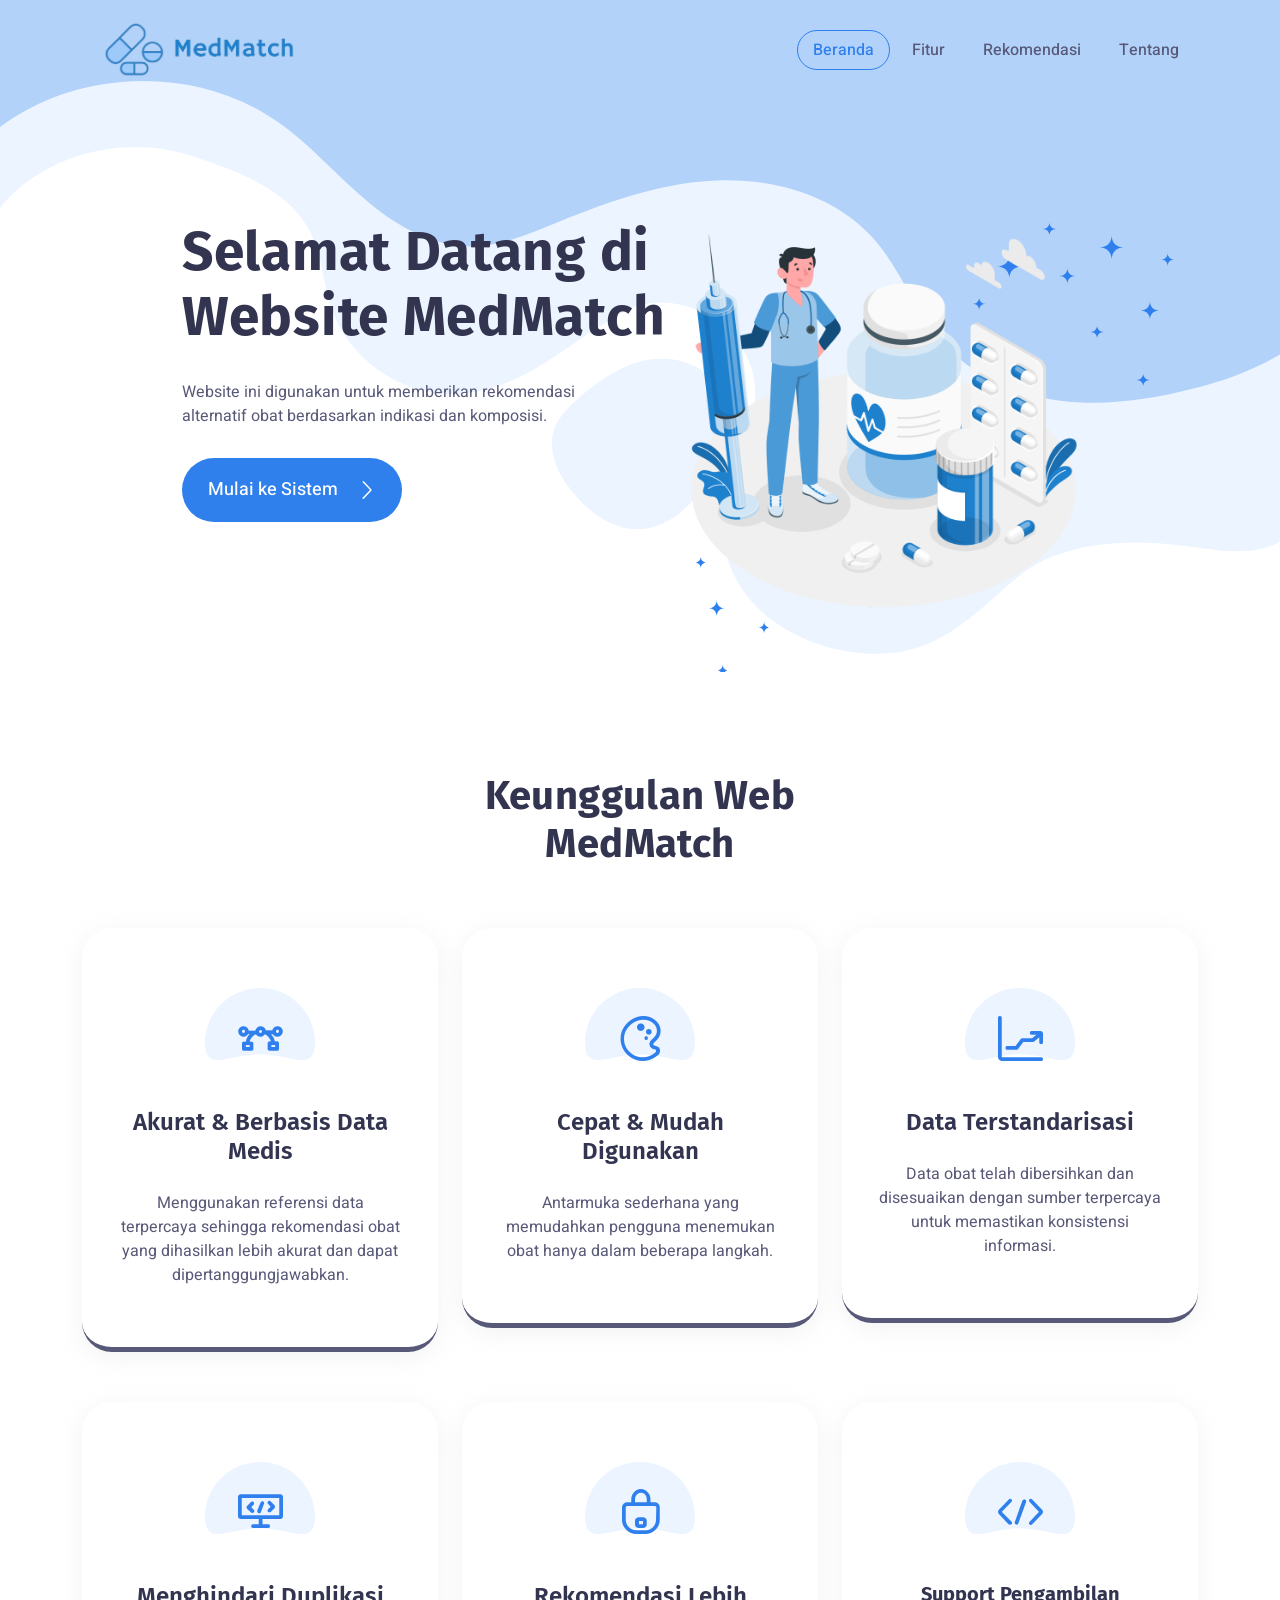
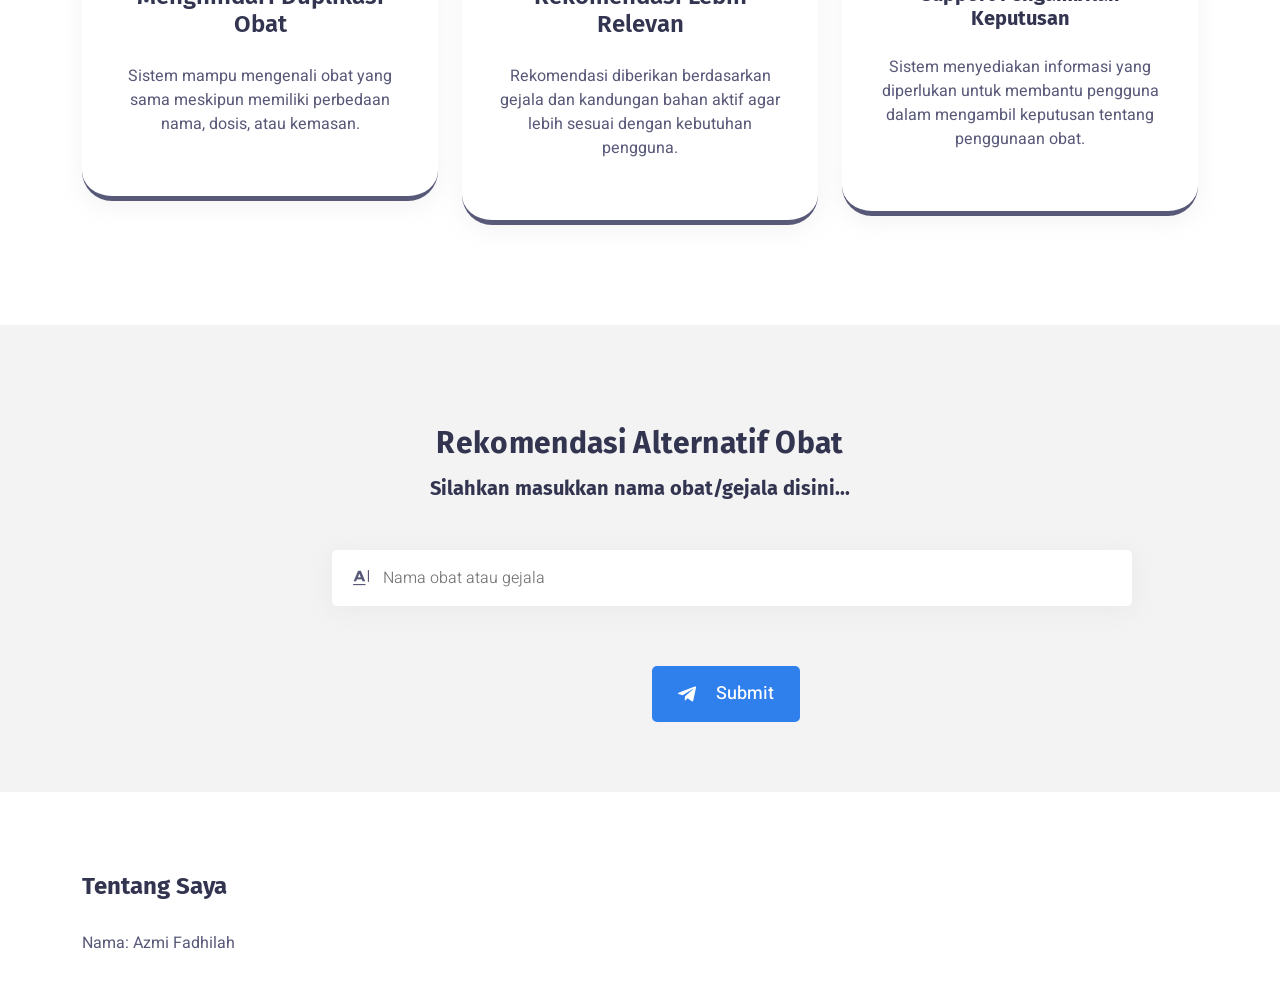
==== commit 57adf926: "home, fitur, rekom done Co-authored-by: Copilot <copilot@github.com>" ====
--- a/index.html
+++ b/index.html
@@ -65,14 +65,17 @@
                   <div class="collapse navbar-collapse sub-menu-bar" id="navbarSupportedContent6">
                     <ul id="nav6" class="navbar-nav ms-auto">
                       <li class="nav-item">
-                        <a class="page-scroll active" href="#home">Home</a>
+                        <a class="page-scroll active" href="#home">Beranda</a>
                       </li>
                       <li class="nav-item">
-                        <a class="page-scroll" href="#feature">Feature</a>
+                        <a class="page-scroll" href="#feature">Fitur</a>
                       </li>
                       <li class="nav-item">
-                        <a class="page-scroll" href="#contact">Contact</a>
+                        <a class="page-scroll" href="#rekomendasi">Rekomendasi</a>
                       </li>
+                      <li class="nav-item">
+                        <a class="page-scroll" href="#tentang">Tentang</a>
+                      </li>                     
                     </ul>
                   </div>
 
@@ -97,7 +100,7 @@
               <div class="hero-content-wrapper" style="transform: translateX(100px);">
                 <h2 class="mb-30 wow fadeInUp" data-wow-delay=".2s">Selamat Datang di Website MedMatch</h2>
                 <p class="mb-30 wow fadeInUp" data-wow-delay=".4s">Website ini digunakan untuk memberikan rekomendasi alternatif obat berdasarkan indikasi dan komposisi.</p>
-                <a href="#0" class="button button-lg radius-50 wow fadeInUp" data-wow-delay=".6s">Get Started <i class="lni lni-chevron-right"></i> </a>
+                <a href="#rekomendasi" class="button button-lg radius-50 wow fadeInUp" data-wow-delay=".6s">Mulai ke Sistem <i class="lni lni-chevron-right"></i> </a>
               </div>
             </div>
             <div class="col-lg-6 align-self-end">
@@ -119,7 +122,7 @@
         <div class="row justify-content-center">
           <div class="col-xxl-5 col-xl-5 col-lg-7 col-md-8">
             <div class="section-title text-center mb-60">
-              <h3 class="mb-15 wow fadeInUp" data-wow-delay=".2s">Keunggulan Sistem</h3>
+              <h3 class="mb-15 wow fadeInUp" data-wow-delay=".2s">Keunggulan Web MedMatch</h3>
             </div>
           </div>
         </div>
@@ -135,7 +138,7 @@
               </div>
               <div class="content">
                 <h5>Akurat & Berbasis Data Medis</h5>
-                <p>sehingga rekomendasi obat yang dihasilkan dapat dipertanggungjawabkan.</p>
+                <p>Menggunakan referensi data terpercaya sehingga rekomendasi obat yang dihasilkan lebih akurat dan dapat dipertanggungjawabkan.</p>
               </div>
             </div>
           </div>
@@ -149,7 +152,7 @@
               </div>
               <div class="content">
                 <h5>Cepat & Mudah Digunakan</h5>
-                <p>Antarmuka sederhana yang memudahkan pengguna menemukan obat.</p>
+                <p>Antarmuka sederhana yang memudahkan pengguna menemukan obat hanya dalam beberapa langkah.</p>
               </div>
             </div>
           </div>
@@ -162,8 +165,8 @@
                   </svg> 
               </div>
               <div class="content">
-                <h5>Business Analysis</h5>
-                <p>Short description for the ones who look for something new.</p>
+                <h5>Data Terstandarisasi</h5>
+                <p>Data obat telah dibersihkan dan disesuaikan dengan sumber terpercaya untuk memastikan konsistensi informasi.</p>
               </div>
             </div>
           </div>
@@ -176,8 +179,8 @@
                   </svg> 
               </div>
               <div class="content">
-                <h5>Web Development</h5>
-                <p>Short description for the ones who look for something new.</p>
+                <h5>Menghindari Duplikasi Obat</h5>
+                <p>Sistem mampu mengenali obat yang sama meskipun memiliki perbedaan nama, dosis, atau kemasan.</p>
               </div>
             </div>
           </div>
@@ -190,8 +193,8 @@
                   </svg> 
               </div>
               <div class="content">
-                <h5>Best Security</h5>
-                <p>Short description for the ones who look for something new.</p>
+                <h5>Rekomendasi Lebih Relevan</h5>
+                <p>Rekomendasi diberikan berdasarkan gejala dan kandungan bahan aktif agar lebih sesuai dengan kebutuhan pengguna.</p>
               </div>
             </div>
           </div>
@@ -204,8 +207,9 @@
                   </svg> 
               </div>
               <div class="content">
-                <h5>Web Design</h5>
-                <p>Short description for the ones who look for something new.</p>
+                <h6>Support Pengambilan Keputusan</h6>
+                <h5></h5>
+                <p>Sistem menyediakan informasi yang diperlukan untuk membantu pengguna dalam mengambil keputusan tentang penggunaan obat.</p>
               </div>
             </div>
           </div>
@@ -215,172 +219,53 @@
     </section>
     <!-- ========================= feature style-5 end ========================= -->
 
-    <!-- ========================= contact-style-3 start ========================= -->
-    <section id="contact" class="contact-section contact-style-3">
+    <!-- ========================= rekomendasi-style-3 start ========================= -->
+    <section id="rekomendasi" class="rekomendasi-section rekomendasi-style-3">
       <div class="container">
         <div class="row justify-content-center">
           <div class="col-xxl-5 col-xl-5 col-lg-7 col-md-10">
             <div class="section-title text-center mb-50">
-              <h3 class="mb-15">Get in touch</h3>
-              <p>Stop wasting time and money designing and managing a website that doesn’t get results. Happiness guaranteed!</p>
+              <h4 class="mb-15">Rekomendasi Alternatif Obat</h4>
+              <h6>Silahkan masukkan nama obat/gejala disini...</b></h6>
             </div>
           </div>
         </div>
         <div class="row">
           <div class="col-lg-8">
-            <div class="contact-form-wrapper">
+            <div class="rekomendasi-form-wrapper">
               <form action="" method="">
                 <div class="row">
                   <div class="col-md-6">
                     <div class="single-input">
-                      <input type="text" id="name" name="name" class="form-input" placeholder="Name">
-                      <i class="lni lni-user"></i>
-                    </div>
-                  </div>
-                  <div class="col-md-6">
-                    <div class="single-input">
-                      <input type="email" id="email" name="email" class="form-input" placeholder="Email">
-                      <i class="lni lni-envelope"></i>
-                    </div>
-                  </div>
-                  <div class="col-md-6">
-                    <div class="single-input">
-                      <input type="text" id="number" name="number" class="form-input" placeholder="Number">
-                      <i class="lni lni-phone"></i>
-                    </div>
-                  </div>
-                  <div class="col-md-6">
-                    <div class="single-input">
-                      <input type="text" id="subject" name="subject" class="form-input" placeholder="Subject">
+                      <input type="text" id="nama_obat" name="nama_obat" class="form-input" placeholder="Nama obat atau gejala" style="width: 800px">
                       <i class="lni lni-text-format"></i>
                     </div>
                   </div>
-                  <div class="col-md-12">
-                    <div class="single-input">
-                      <textarea name="message" id="message" class="form-input" placeholder="Message" rows="6"></textarea>
-                      <i class="lni lni-comments-alt"></i>
-                    </div>
-                  </div>
+
                   <div class="col-md-12">
                     <div class="form-button">
                       <button type="submit" class="button"> <i class="lni lni-telegram-original"></i> Submit</button>
                     </div>
                   </div>
-                </div>
               </form>
             </div>
-
-          </div>
-
-          <div class="col-lg-4">
-            <div class="left-wrapper">
-              <div class="row">
-                <div class="col-lg-12 col-md-6">
-                  <div class="single-item">
-                    <div class="icon">
-                      <i class="lni lni-phone"></i>
-                    </div>
-                    <div class="text">
-                      <p>0045939863784</p>
-                      <p>+004389478327</p>
-                    </div>
-                  </div>
-                </div>
-                <div class="col-lg-12 col-md-6">
-                  <div class="single-item">
-                    <div class="icon">
-                      <i class="lni lni-envelope"></i>
-                    </div>
-                    <div class="text">
-                      <p>yourmail@gmail.com</p>
-                      <p>admin@yourwebsite.com</p>
-                    </div>
-                  </div>
-                </div>
-                <div class="col-lg-12 col-md-6">
-                  <div class="single-item">
-                    <div class="icon">
-                      <i class="lni lni-map-marker"></i>
-                    </div>
-                    <div class="text">
-                      <p>John's House, 13/5 Road, Sidny United State Of America</p>
-                    </div>
-                  </div>
-                </div>
-              </div>
-              
-            </div>
           </div>
         </div>
       </div>
     </section>
-    <!-- ========================= contact-style-3 end ========================= -->
+    <!-- ========================= rekomendasi-style-3 end ========================= -->
 
     <!-- ========================= footer style-4 start ========================= -->
-    <footer class="footer footer-style-4">
+    <footer id="tentang" class="footer footer-style-4">
       <div class="container">
         <div class="widget-wrapper">
           <div class="row">
             <div class="col-xl-3 col-lg-4 col-md-6">
               <div class="footer-widget wow fadeInUp" data-wow-delay=".2s">
-                <div class="logo">
-                  <a href="#0"> <img src="assets/img/logo/logo.svg" alt=""> </a>
-                </div>
-                <p class="desc">Lorem ipsum dolor sit amet, consectetur adipiscing elit. Facilisis nulla placerat amet amet congue.</p>
-                <ul class="socials">
-                  <li> <a href="#0"> <i class="lni lni-facebook-filled"></i> </a> </li>
-                  <li> <a href="#0"> <i class="lni lni-twitter-filled"></i> </a> </li>
-                  <li> <a href="#0"> <i class="lni lni-instagram-filled"></i> </a> </li>
-                  <li> <a href="#0"> <i class="lni lni-linkedin-original"></i> </a> </li>
-                </ul>
-              </div>
-            </div>
-            <div class="col-xl-2 offset-xl-1 col-lg-2 col-md-6 col-sm-6">
-              <div class="footer-widget wow fadeInUp" data-wow-delay=".3s">
-                <h6>Quick Link</h6>
-                <ul class="links">
-                  <li> <a href="#0">Home</a> </li>
-                  <li> <a href="#0">About</a> </li>
-                  <li> <a href="#0">Service</a> </li>
-                  <li> <a href="#0">Testimonial</a> </li>
-                  <li> <a href="#0">Contact</a> </li>
-                </ul>
-              </div>
-            </div>
-            <div class="col-xl-3 col-lg-3 col-md-6 col-sm-6">
-              <div class="footer-widget wow fadeInUp" data-wow-delay=".4s">
-                <h6>Services</h6>
-                <ul class="links">
-                  <li> <a href="#0">Web Design</a> </li>
-                  <li> <a href="#0">Web Development</a> </li>
-                  <li> <a href="#0">Seo Optimization</a> </li>
-                  <li> <a href="#0">Blog Writing</a> </li>
-                </ul>
-              </div>
-            </div>
-            <div class="col-xl-3 col-lg-3 col-md-6">
-              <div class="footer-widget wow fadeInUp" data-wow-delay=".5s">
-                <h6>Download App</h6>
-                <ul class="download-app">
-                  <li>
-                    <a href="#0">
-                      <span class="icon"><i class="lni lni-apple"></i></span>
-                      <span class="text">Download on the <b>App Store</b> </span>
-                    </a>
-                  </li>
-                  <li>
-                    <a href="#0">
-                      <span class="icon"><i class="lni lni-play-store"></i></span>
-                      <span class="text">GET IT ON <b>Play Store</b> </span>
-                    </a>
-                  </li>
-                </ul>
-              </div>
-            </div>
-          </div>
-        </div>
-        <div class="copyright-wrapper wow fadeInUp" data-wow-delay=".2s">
-          <p>Design and Developed by <a href="https://uideck.com" rel="nofollow" target="_blank">UIdeck</a> Built-with <a href="https://uideck.com" rel="nofollow" target="_blank">Lindy UI Kit</a>. Distributed by <a href="https://themewagon.com" target="_blank">ThemeWagon</a></p>
+                  <h5 class="mb-30">Tentang Saya</h5>
+                  <p>Nama: Azmi Fadhilah</p>
+                
+          </div>
         </div>
       </div>
     </footer>
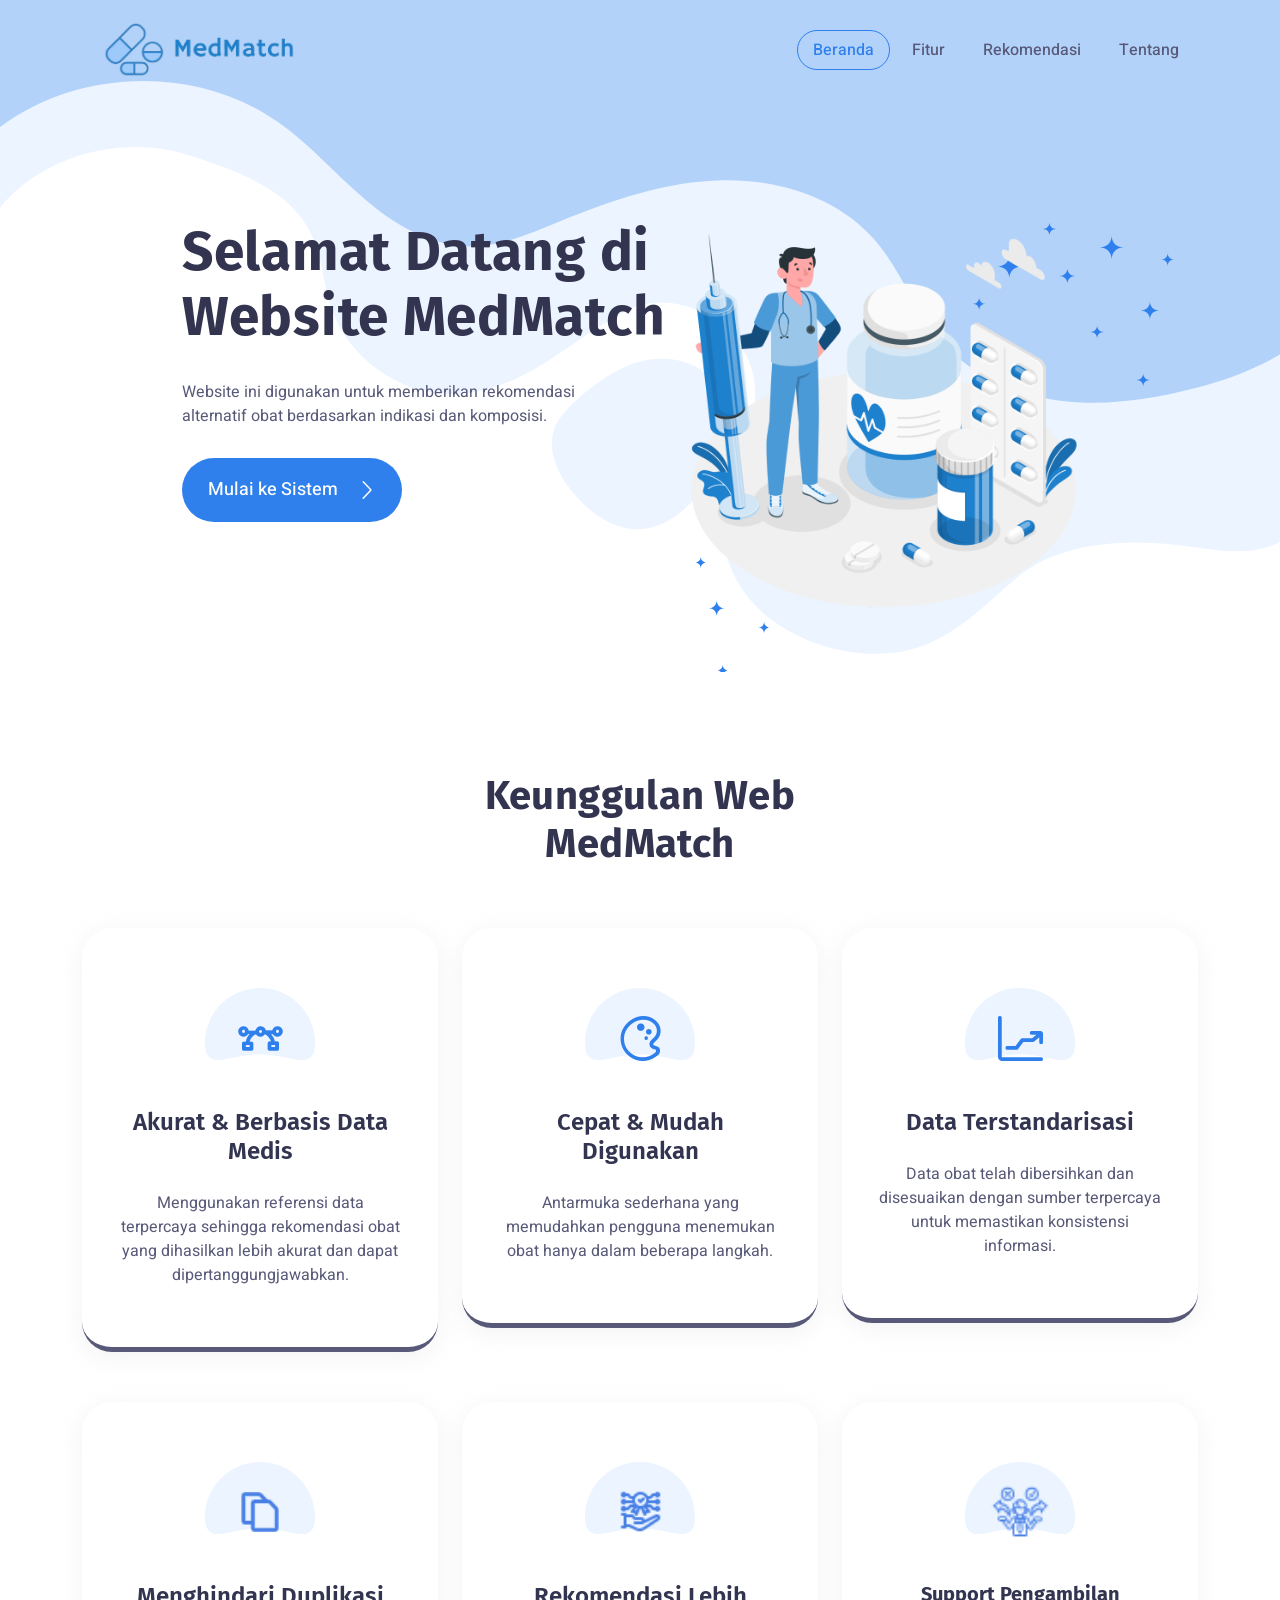
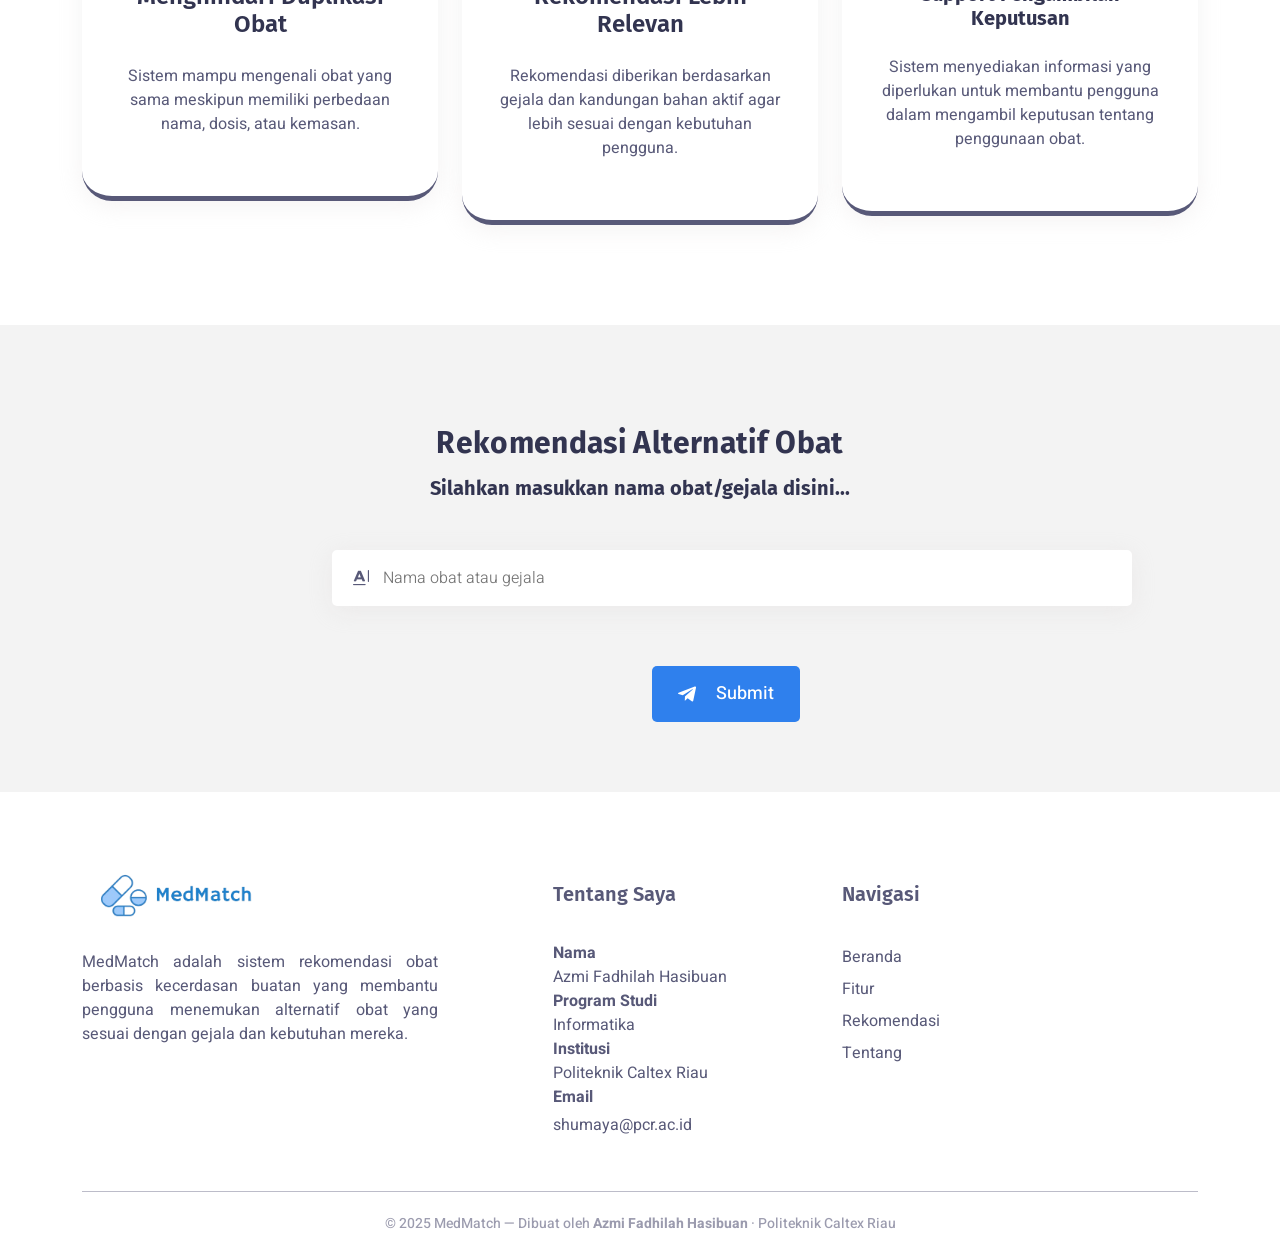
==== commit 0ed7cf49: "ganti ikon dan tambah bagian profil" ====
--- a/index.html
+++ b/index.html
@@ -173,7 +173,8 @@
           <div class="col-lg-4 col-md-6">
             <div class="single-feature wow fadeInUp" data-wow-delay=".2s">
               <div class="icon">
-                <i class="lni lni-code-alt"></i>
+                <!-- <i class="lni lni-code-alt"></i> -->
+                <img src="assets/img/duplicate.png" alt="duplicate" style="width: 40px; height: 40px;">
                 <svg width="110" height="72" viewBox="0 0 110 72" fill="none" xmlns="http://www.w3.org/2000/svg">
                   <path d="M110 54.7589C110 85.0014 85.3757 66.2583 55 66.2583C24.6243 66.2583 0 85.0014 0 54.7589C0 24.5164 24.6243 0 55 0C85.3757 0 110 24.5164 110 54.7589Z" fill="#EBF4FF"/>
                   </svg> 
@@ -187,7 +188,8 @@
           <div class="col-lg-4 col-md-6">
             <div class="single-feature wow fadeInUp" data-wow-delay=".4s">
               <div class="icon">
-                <i class="lni lni-lock"></i>
+                <!-- <i class="lni lni-lock"></i> -->
+                <img src="assets/img/recommendation.png" alt="recommendation" style="width: 45px; height: 45px;">
                 <svg width="110" height="72" viewBox="0 0 110 72" fill="none" xmlns="http://www.w3.org/2000/svg">
                   <path d="M110 54.7589C110 85.0014 85.3757 66.2583 55 66.2583C24.6243 66.2583 0 85.0014 0 54.7589C0 24.5164 24.6243 0 55 0C85.3757 0 110 24.5164 110 54.7589Z" fill="#EBF4FF"/>
                   </svg> 
@@ -201,7 +203,8 @@
           <div class="col-lg-4 col-md-6">
             <div class="single-feature wow fadeInUp" data-wow-delay=".6s">
               <div class="icon">
-                <i class="lni lni-code"></i>
+                <!-- <i class="lni lni-code"></i> -->
+                <img src="assets/img/decision.png" alt="decision" style="width: 60px; height: 60px;">
                 <svg width="110" height="72" viewBox="0 0 110 72" fill="none" xmlns="http://www.w3.org/2000/svg">
                   <path d="M110 54.7589C110 85.0014 85.3757 66.2583 55 66.2583C24.6243 66.2583 0 85.0014 0 54.7589C0 24.5164 24.6243 0 55 0C85.3757 0 110 24.5164 110 54.7589Z" fill="#EBF4FF"/>
                   </svg> 
@@ -260,13 +263,51 @@
       <div class="container">
         <div class="widget-wrapper">
           <div class="row">
-            <div class="col-xl-3 col-lg-4 col-md-6">
+
+            <!-- Kolom 1: Tentang Aplikasi -->
+            <div class="col-xl-4 col-lg-4 col-md-6" justify:center;>
               <div class="footer-widget wow fadeInUp" data-wow-delay=".2s">
-                  <h5 class="mb-30">Tentang Saya</h5>
-                  <p>Nama: Azmi Fadhilah</p>
-                
-          </div>
-        </div>
+                <div class="logo mb-20">
+                  <img src="assets/img/logo/logo.png" alt="MedMatch Logo" style="height: 48px; width: auto;">
+                </div>
+                <p class="desc" style="text-align: justify; line-height: 1.5;">MedMatch adalah sistem rekomendasi obat berbasis kecerdasan buatan yang membantu pengguna menemukan alternatif obat yang sesuai dengan gejala dan kebutuhan mereka.</p>
+              </div>
+            </div>
+
+            <!-- Kolom 2: Tentang Saya -->
+            <div class="col-xl-4 col-lg-4 col-md-6" style="display: flex; justify-content: center; align-items: center;">
+              <div class="footer-widget wow fadeInUp" data-wow-delay=".4s">
+                <h6>Tentang Saya</h6>
+                <ul class="links">
+                  <li><p><strong>Nama</strong><br>Azmi Fadhilah Hasibuan</p></li>
+                  <li><p><strong>Program Studi</strong><br>Informatika</p></li>
+                  <li><p><strong>Institusi</strong><br>Politeknik Caltex Riau</p></li>
+                  <li><p><strong>Email</strong><br><a href="mailto:shumaya@pcr.ac.id">shumaya@pcr.ac.id</a></p></li>
+                </ul>
+              </div>
+            </div>
+
+            <!-- Kolom 3: Navigasi -->
+            <div class="col-xl-4 col-lg-4 col-md-6">
+              <div class="footer-widget wow fadeInUp" data-wow-delay=".6s">
+                <h6>Navigasi</h6>
+                <ul class="links">
+                  <li><a href="#home">Beranda</a></li>
+                  <li><a href="#fitur">Fitur</a></li>
+                  <li><a href="#rekomendasi">Rekomendasi</a></li>
+                  <li><a href="#tentang">Tentang</a></li>
+                </ul>
+              </div>
+            </div>
+
+          </div>
+        </div>
+
+        <!-- Copyright -->
+        <div class="copyright-wrapper">
+          <p>© 2025 MedMatch — Dibuat oleh <strong>Azmi Fadhilah Hasibuan</strong> · Politeknik Caltex Riau</p>
+        </div>
+
       </div>
     </footer>
     <!-- ========================= footer style-4 end ========================= -->
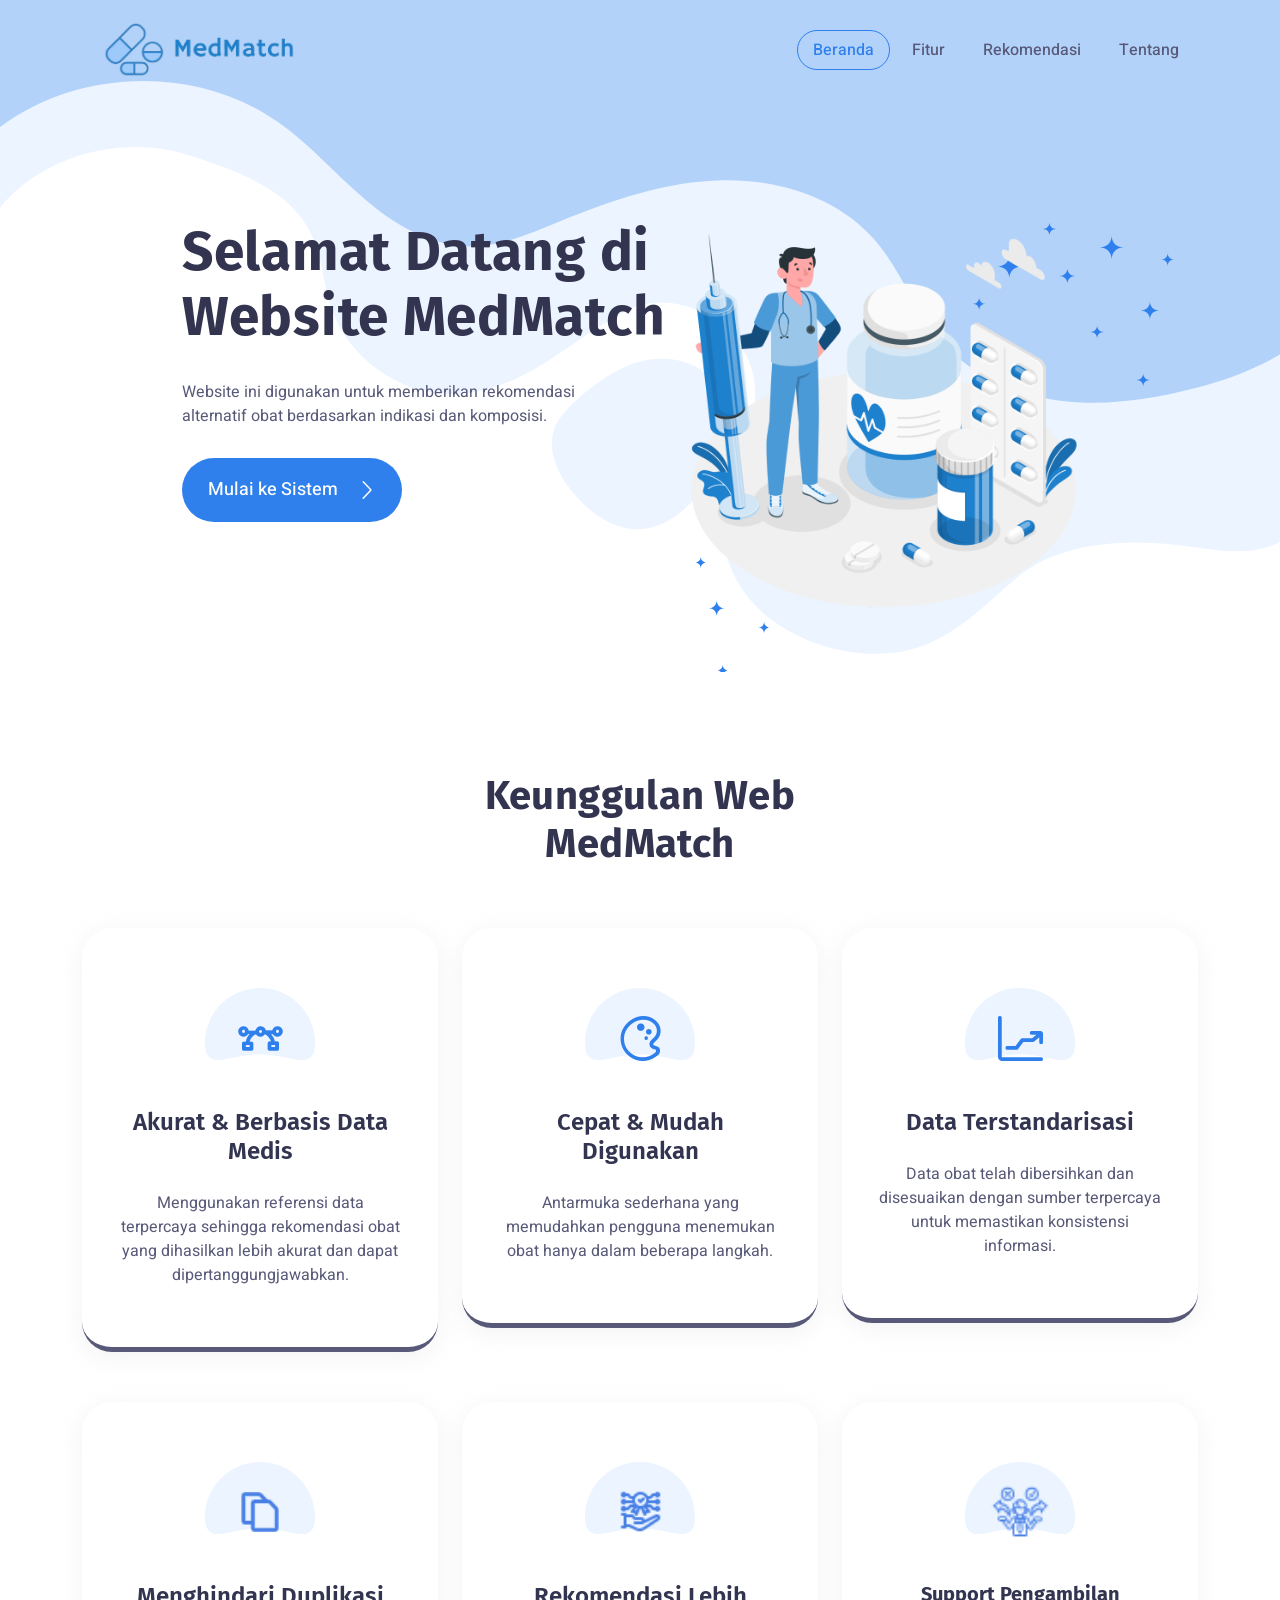
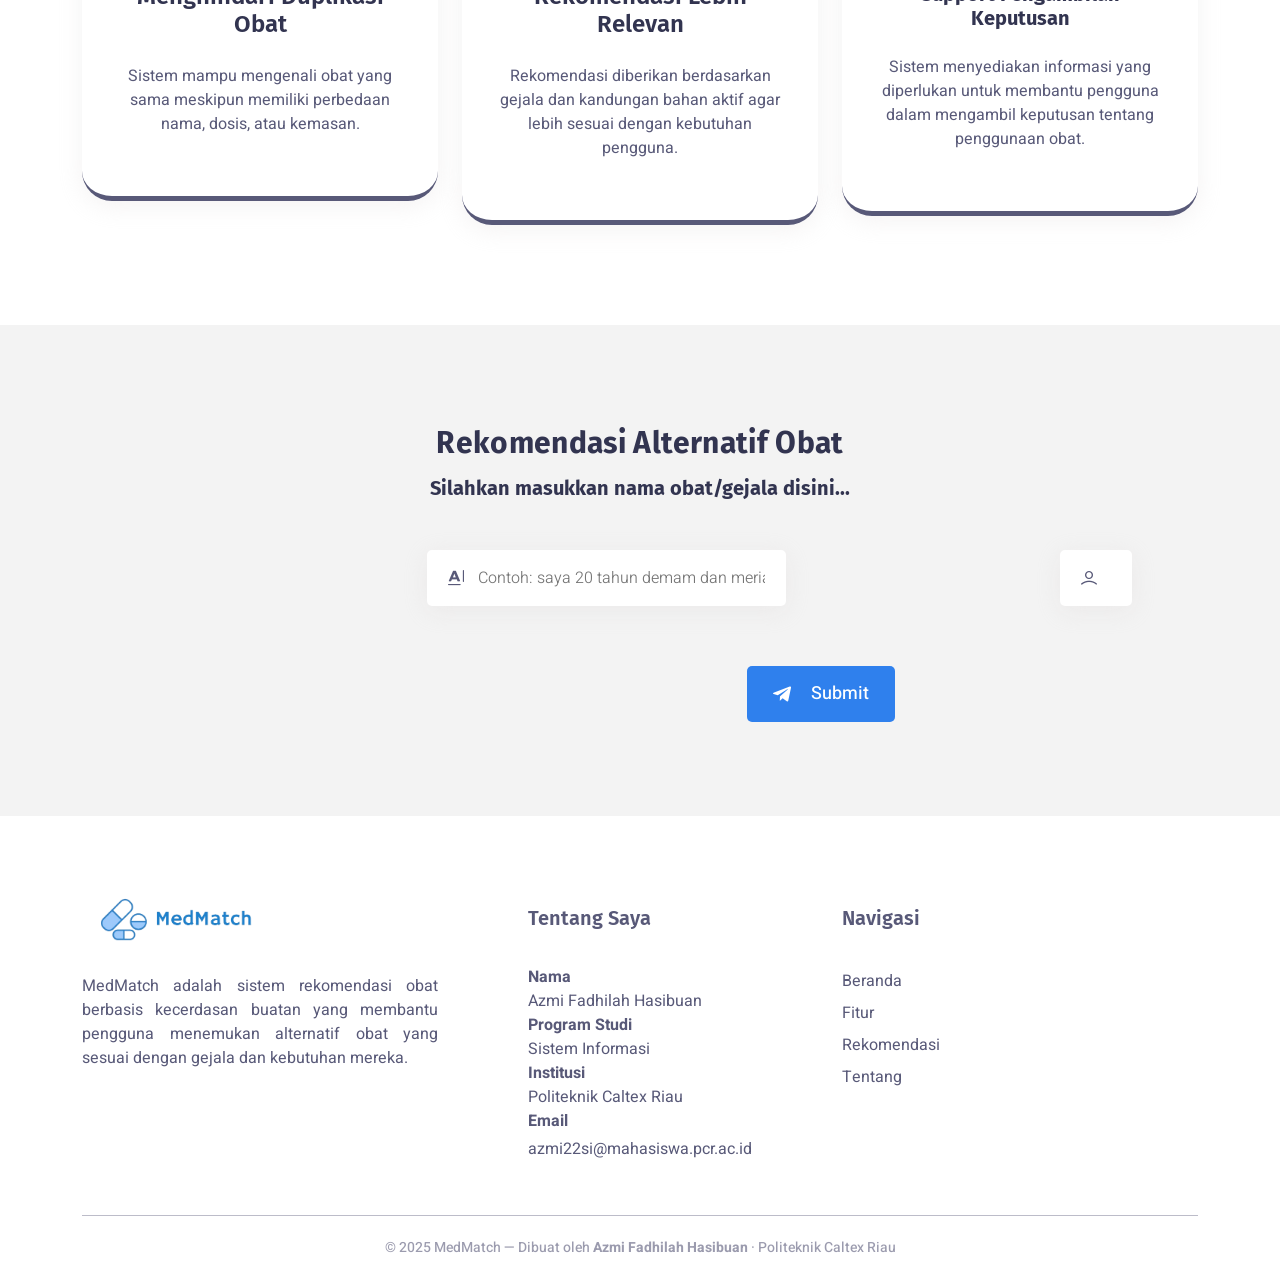
==== commit f7193293: "Revisi index dan add dataset" ====
--- a/index.html
+++ b/index.html
@@ -229,19 +229,25 @@
           <div class="col-xxl-5 col-xl-5 col-lg-7 col-md-10">
             <div class="section-title text-center mb-50">
               <h4 class="mb-15">Rekomendasi Alternatif Obat</h4>
-              <h6>Silahkan masukkan nama obat/gejala disini...</b></h6>
+              <h6>Silahkan masukkan nama obat/gejala disini...</h6>
             </div>
           </div>
         </div>
         <div class="row">
-          <div class="col-lg-8">
+          <div class="col-lg-10 mx-auto">
             <div class="rekomendasi-form-wrapper">
-              <form action="" method="">
+              <form id="rekomendasiForm" action="" method="">
                 <div class="row">
-                  <div class="col-md-6">
+                  <div class="col-md-8">
                     <div class="single-input">
-                      <input type="text" id="nama_obat" name="nama_obat" class="form-input" placeholder="Nama obat atau gejala" style="width: 800px">
+                      <input type="text" id="nama_obat" name="nama_obat" class="form-input" placeholder="Contoh: saya 20 tahun demam dan meriang" style="width: 100%">
                       <i class="lni lni-text-format"></i>
+                    </div>
+                  </div>
+                  <div class="col-md-4">
+                    <div class="single-input">
+                      <input type="number" id="usia" name="usia" class="form-input" placeholder="Usia" min="0" max="120" style="width: 100%">
+                      <i class="lni lni-user"></i>
                     </div>
                   </div>
 
@@ -250,7 +256,10 @@
                       <button type="submit" class="button"> <i class="lni lni-telegram-original"></i> Submit</button>
                     </div>
                   </div>
+                </div>
               </form>
+              <div id="notifikasi" class="mt-4" role="alert" aria-live="polite"></div>
+              <div id="hasilRekomendasi" class="mt-4"></div>
             </div>
           </div>
         </div>
@@ -280,9 +289,9 @@
                 <h6>Tentang Saya</h6>
                 <ul class="links">
                   <li><p><strong>Nama</strong><br>Azmi Fadhilah Hasibuan</p></li>
-                  <li><p><strong>Program Studi</strong><br>Informatika</p></li>
+                  <li><p><strong>Program Studi</strong><br>Sistem Informasi</p></li>
                   <li><p><strong>Institusi</strong><br>Politeknik Caltex Riau</p></li>
-                  <li><p><strong>Email</strong><br><a href="mailto:shumaya@pcr.ac.id">shumaya@pcr.ac.id</a></p></li>
+                  <li><p><strong>Email</strong><br><a href="mailto:azmi22si@mahasiswa.pcr.ac.id">azmi22si@mahasiswa.pcr.ac.id</a></p></li>
                 </ul>
               </div>
             </div>
@@ -293,7 +302,7 @@
                 <h6>Navigasi</h6>
                 <ul class="links">
                   <li><a href="#home">Beranda</a></li>
-                  <li><a href="#fitur">Fitur</a></li>
+                  <li><a href="#feature">Fitur</a></li>
                   <li><a href="#rekomendasi">Rekomendasi</a></li>
                   <li><a href="#tentang">Tentang</a></li>
                 </ul>
@@ -322,5 +331,206 @@
     <script src="assets/js/tiny-slider.js"></script>
     <script src="assets/js/wow.min.js"></script>
     <script src="assets/js/main.js"></script>
+    <script>
+      const daftarObat = [
+        {
+          nama: "Paracetamol",
+          gejala: ["demam", "meriang", "sakit kepala", "nyeri"],
+          indikasi: "Membantu menurunkan demam dan meredakan nyeri ringan sampai sedang.",
+          dosis: "Dewasa: 500 mg setiap 4-6 jam bila perlu. Anak: sesuaikan dosis dengan usia/berat badan dan aturan kemasan.",
+          kontraindikasi: "Tidak dianjurkan untuk pengguna dengan alergi paracetamol atau gangguan hati berat.",
+          golongan: "Analgesik dan antipiretik",
+          peringatan: "Jangan melebihi dosis harian dan hindari penggunaan bersamaan dengan produk lain yang juga mengandung paracetamol."
+        },
+        {
+          nama: "Ibuprofen",
+          gejala: ["demam", "meriang", "nyeri", "sakit kepala"],
+          indikasi: "Membantu meredakan demam, nyeri, dan peradangan ringan.",
+          dosis: "Dewasa: 200-400 mg setiap 6-8 jam setelah makan. Anak: gunakan dosis sesuai usia/berat badan pada kemasan.",
+          kontraindikasi: "Hindari pada riwayat alergi NSAID, tukak lambung aktif, atau gangguan ginjal berat.",
+          golongan: "Anti-inflamasi nonsteroid (NSAID)",
+          peringatan: "Gunakan setelah makan dan konsultasikan bila memiliki riwayat maag, asma, hamil, atau memakai pengencer darah."
+        },
+        {
+          nama: "Cetirizine",
+          gejala: ["pilek", "bersin", "batuk pilek", "alergi", "hidung gatal"],
+          indikasi: "Membantu meredakan gejala alergi seperti bersin, pilek, dan hidung gatal.",
+          dosis: "Dewasa: 10 mg sekali sehari. Anak: ikuti dosis anak sesuai usia pada kemasan.",
+          kontraindikasi: "Tidak dianjurkan untuk pengguna dengan alergi cetirizine atau gangguan ginjal berat tanpa arahan tenaga kesehatan.",
+          golongan: "Antihistamin",
+          peringatan: "Dapat menyebabkan kantuk pada sebagian pengguna. Hindari mengemudi bila terasa mengantuk."
+        },
+        {
+          nama: "Chlorpheniramine Maleate (CTM)",
+          gejala: ["pilek", "bersin", "batuk pilek", "alergi"],
+          indikasi: "Membantu mengurangi keluhan pilek atau bersin karena alergi.",
+          dosis: "Dewasa: 4 mg setiap 4-6 jam bila perlu. Anak: gunakan dosis anak sesuai aturan kemasan.",
+          kontraindikasi: "Hindari pada alergi CTM dan gunakan hati-hati pada glaukoma atau gangguan prostat.",
+          golongan: "Antihistamin generasi pertama",
+          peringatan: "Sering menyebabkan kantuk. Hindari alkohol dan aktivitas yang membutuhkan kewaspadaan tinggi."
+        },
+        {
+          nama: "Dextromethorphan",
+          gejala: ["batuk", "batuk kering", "batuk pilek"],
+          indikasi: "Membantu meredakan batuk kering atau batuk tidak berdahak.",
+          dosis: "Dewasa: ikuti dosis pada kemasan, umumnya setiap 6-8 jam bila perlu. Anak: gunakan sediaan dan dosis khusus anak.",
+          kontraindikasi: "Tidak untuk batuk berdahak berat atau pengguna yang alergi terhadap dextromethorphan.",
+          golongan: "Antitusif",
+          peringatan: "Konsultasikan bila batuk berlangsung lebih dari 3 hari, disertai sesak, atau demam tinggi."
+        },
+        {
+          nama: "Guaifenesin",
+          gejala: ["batuk", "batuk berdahak", "batuk pilek"],
+          indikasi: "Membantu mengencerkan dahak agar lebih mudah dikeluarkan.",
+          dosis: "Dewasa dan anak: ikuti aturan dosis sesuai sediaan pada kemasan.",
+          kontraindikasi: "Tidak dianjurkan untuk pengguna dengan alergi guaifenesin.",
+          golongan: "Ekspektoran",
+          peringatan: "Perbanyak minum air putih dan konsultasikan bila dahak berwarna pekat disertai demam tinggi."
+        }
+      ];
+
+      const kamusKoreksi = {
+        domam: "demam",
+        meriyang: "meriang",
+        batok: "batuk",
+        pileg: "pilek",
+        pillek: "pilek",
+        pusink: "pusing",
+        saket: "sakit"
+      };
+
+      const formRekomendasi = document.getElementById("rekomendasiForm");
+      const inputKeluhan = document.getElementById("nama_obat");
+      const inputUsia = document.getElementById("usia");
+      const notifikasi = document.getElementById("notifikasi");
+      const hasilRekomendasi = document.getElementById("hasilRekomendasi");
+
+      function bersihkanTeks(teks) {
+        return teks.toLowerCase().replace(/[^a-z0-9\s]/g, " ").replace(/\s+/g, " ").trim();
+      }
+
+      function koreksiEjaan(teks) {
+        return bersihkanTeks(teks)
+          .split(" ")
+          .map((kata) => kamusKoreksi[kata] || kata)
+          .join(" ");
+      }
+
+      function ambilUsia(teks) {
+        const usiaDariInput = parseInt(inputUsia.value, 10);
+        if (!Number.isNaN(usiaDariInput)) return usiaDariInput;
+
+        const cocok = teks.match(/(?:usia|umur|saya|anak saya)?\s*(\d{1,3})\s*(?:tahun|thn|th)?/i);
+        return cocok ? parseInt(cocok[1], 10) : null;
+      }
+
+      function kategoriUsia(usia) {
+        if (usia < 12) return "anak";
+        if (usia < 18) return "remaja";
+        return "dewasa";
+      }
+
+      function tampilkanNotifikasi(pesan, tipe = "warning") {
+        notifikasi.innerHTML = `<div class="alert alert-${tipe} mb-0">${pesan}</div>`;
+      }
+
+      function hitungSkor(obat, keluhan) {
+        return obat.gejala.reduce((skor, gejala) => {
+          return keluhan.includes(gejala) ? skor + 1 : skor;
+        }, 0);
+      }
+
+      function buatKartuObat(obat, urutan, kategori) {
+        return `
+          <div class="col-lg-6 mb-4">
+            <div class="rekomendasi-card">
+              <div class="rekomendasi-card-header">
+                <div>
+                  <span class="rekomendasi-rank">#${urutan}</span>
+                  <h5>${obat.nama}</h5>
+                </div>
+                <span class="rekomendasi-badge">${kategori}</span>
+              </div>
+              <div class="rekomendasi-card-body">
+                <div class="rekomendasi-info">
+                  <span>Indikasi</span>
+                  <p>${obat.indikasi}</p>
+                </div>
+                <div class="rekomendasi-info">
+                  <span>Dosis</span>
+                  <p>${obat.dosis}</p>
+                </div>
+                <div class="rekomendasi-info">
+                  <span>Kontraindikasi</span>
+                  <p>${obat.kontraindikasi}</p>
+                </div>
+                <div class="rekomendasi-info">
+                  <span>Golongan obat</span>
+                  <p>${obat.golongan}</p>
+                </div>
+                <div class="rekomendasi-info">
+                  <span>Peringatan</span>
+                  <p>${obat.peringatan}</p>
+                </div>
+              </div>
+            </div>
+          </div>
+        `;
+      }
+
+      formRekomendasi.addEventListener("submit", function (event) {
+        event.preventDefault();
+
+        const keluhanAsli = inputKeluhan.value.trim();
+        hasilRekomendasi.innerHTML = "";
+        notifikasi.innerHTML = "";
+
+        if (!keluhanAsli) {
+          tampilkanNotifikasi("Input gejala tidak boleh kosong.");
+          inputKeluhan.focus();
+          return;
+        }
+
+        const keluhanTerkoreksi = koreksiEjaan(keluhanAsli);
+        const usia = ambilUsia(keluhanAsli);
+        if (usia === null || usia < 0 || usia > 120) {
+          if (keluhanTerkoreksi !== bersihkanTeks(keluhanAsli)) {
+            tampilkanNotifikasi(`Sistem memahami ejaan sebagai: "${keluhanTerkoreksi}", namun pengguna harus menginputkan usia yang valid.`);
+          } else {
+            tampilkanNotifikasi("Pengguna harus menginputkan usia yang valid.");
+          }
+          inputUsia.focus();
+          return;
+        }
+
+        const kategori = kategoriUsia(usia);
+        const rekomendasi = daftarObat
+          .map((obat) => ({ ...obat, skor: hitungSkor(obat, keluhanTerkoreksi) }))
+          .filter((obat) => obat.skor > 0)
+          .sort((a, b) => b.skor - a.skor || a.nama.localeCompare(b.nama))
+          .slice(0, 5);
+
+        if (rekomendasi.length === 0) {
+          tampilkanNotifikasi("Gejala belum dikenali. Coba masukkan keluhan seperti demam, meriang, batuk, pilek, nyeri, atau sakit kepala.", "info");
+          return;
+        }
+
+        if (keluhanTerkoreksi !== bersihkanTeks(keluhanAsli)) {
+          tampilkanNotifikasi(`Sistem memahami ejaan sebagai: "${keluhanTerkoreksi}".`, "success");
+        } else {
+          tampilkanNotifikasi(`Ditemukan ${rekomendasi.length} rekomendasi obat untuk kategori ${kategori}.`, "success");
+        }
+
+        hasilRekomendasi.innerHTML = `
+          <div class="rekomendasi-result-header">
+            <h5>Top ${rekomendasi.length} Rekomendasi Teratas</h5>
+            <p>Keluhan dikenali: ${keluhanTerkoreksi}</p>
+          </div>
+          <div class="row">
+            ${rekomendasi.map((obat, index) => buatKartuObat(obat, index + 1, kategori)).join("")}
+          </div>
+        `;
+      });
+    </script>
   </body>
 </html>
